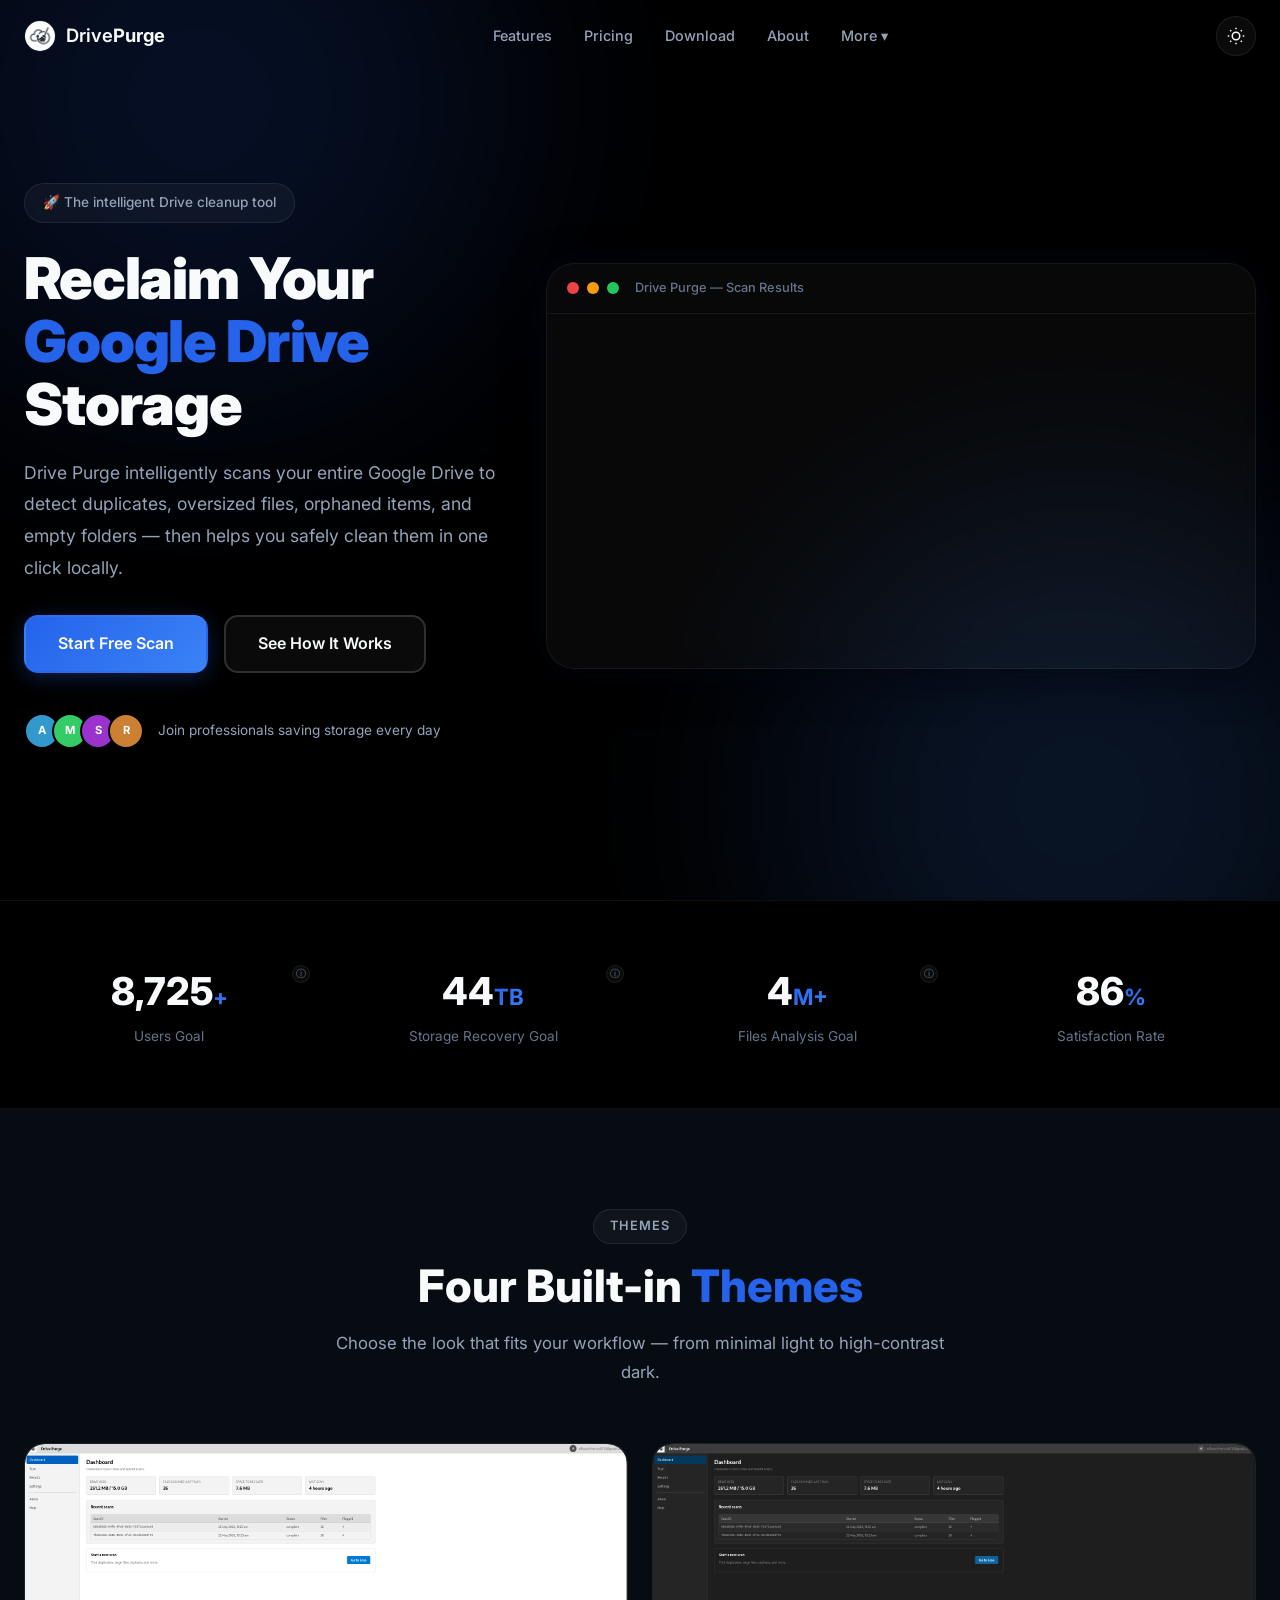
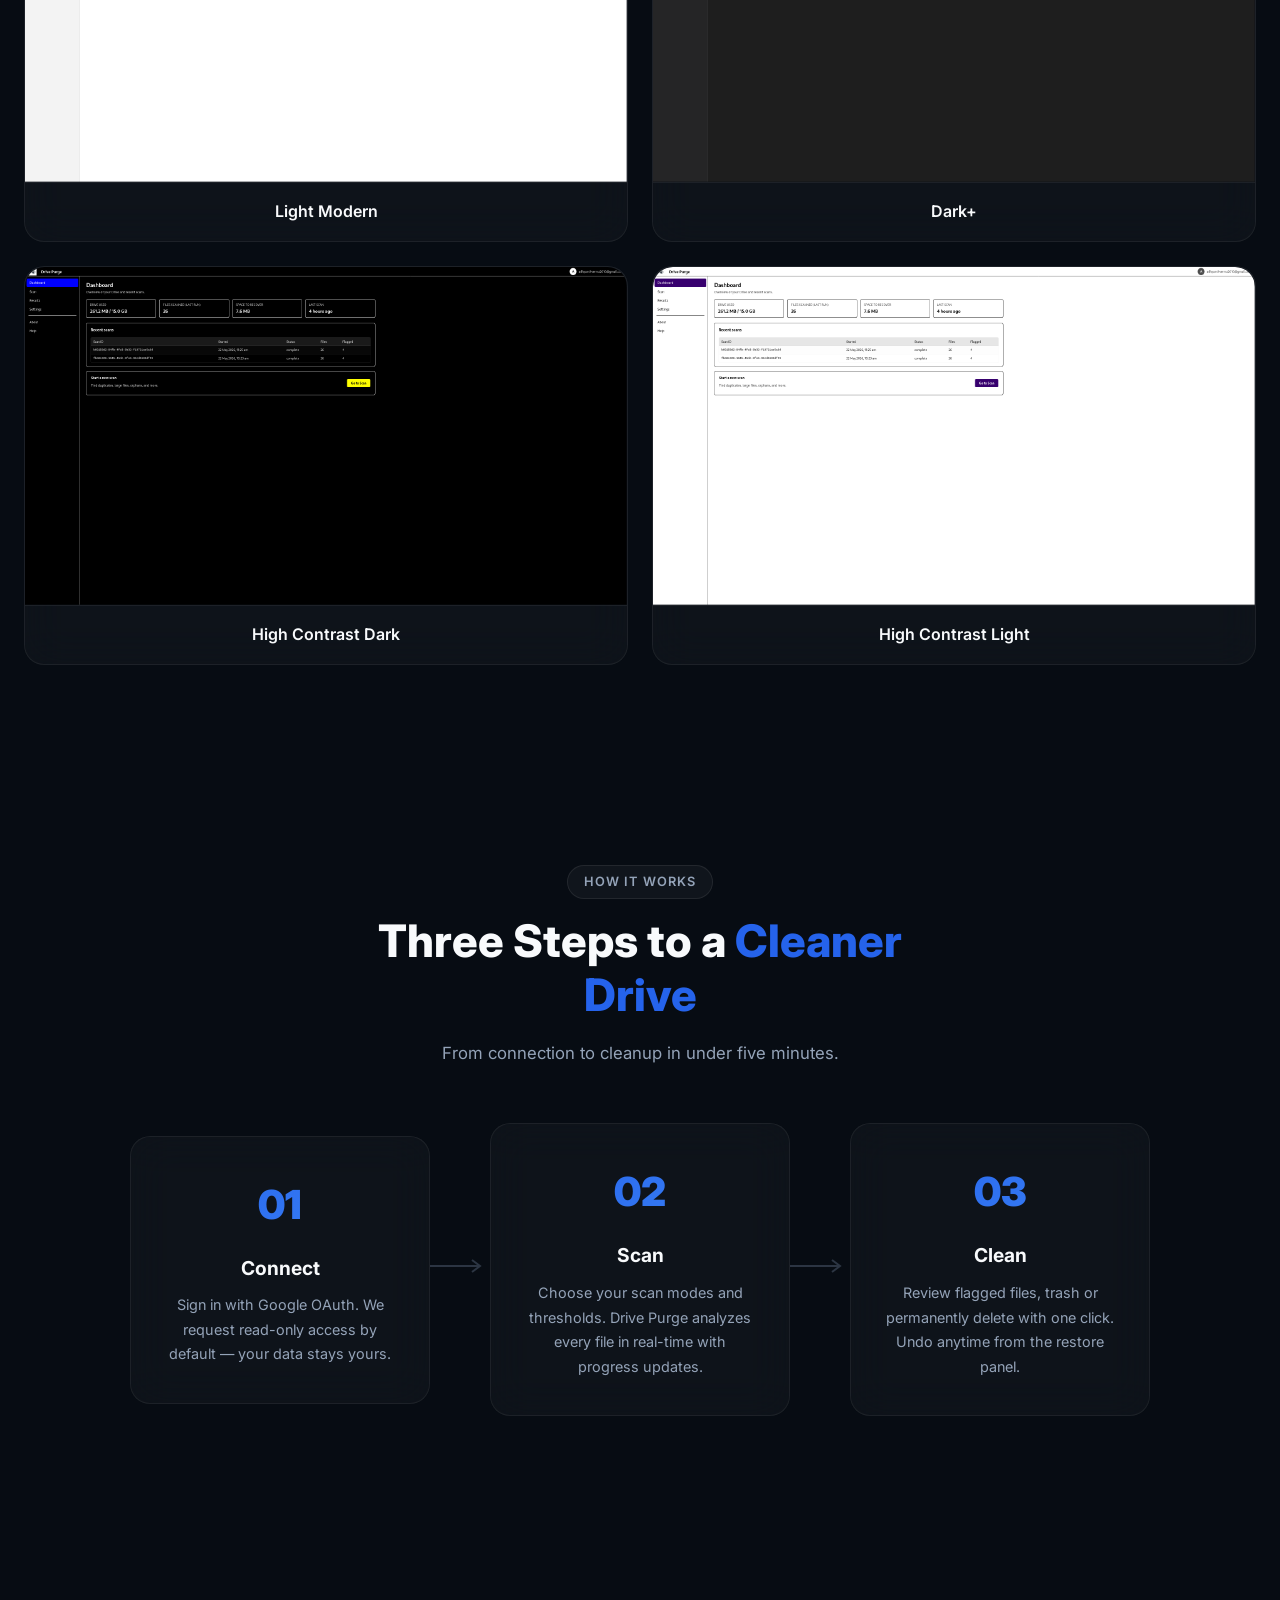
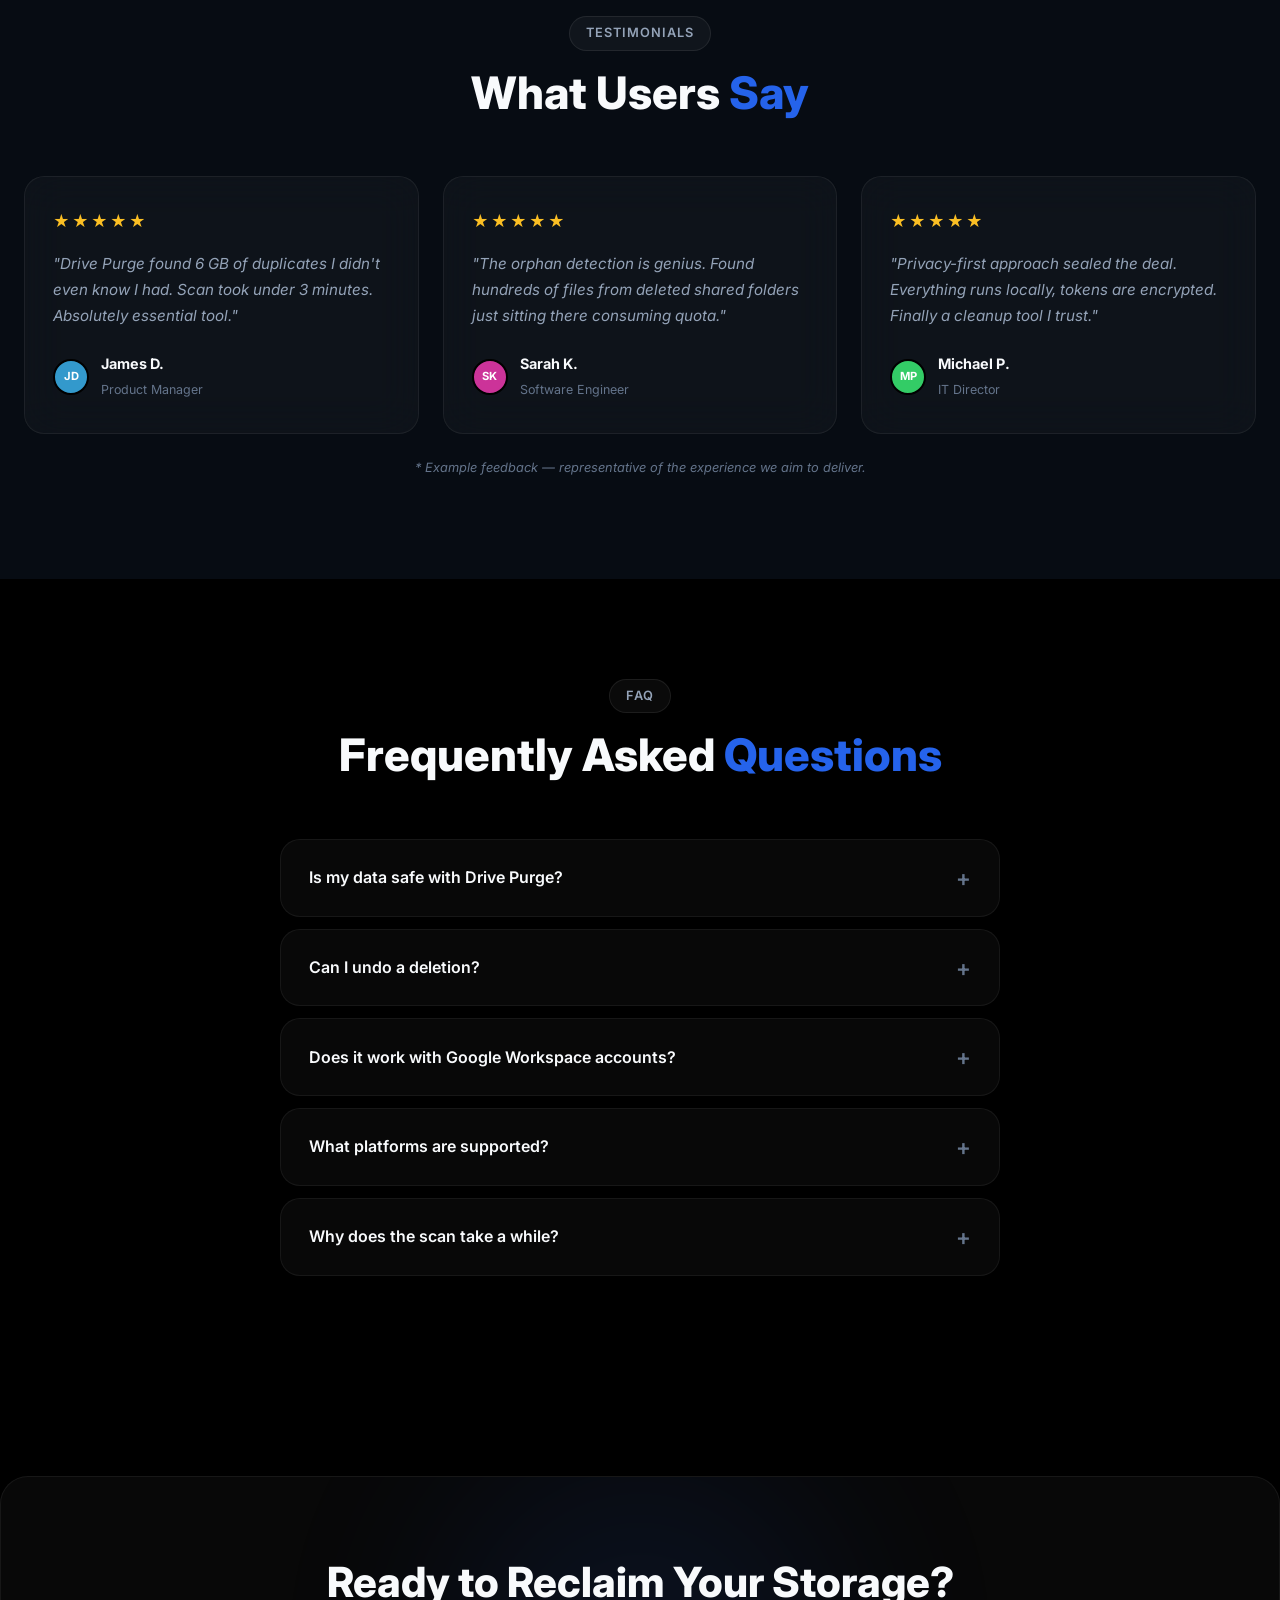
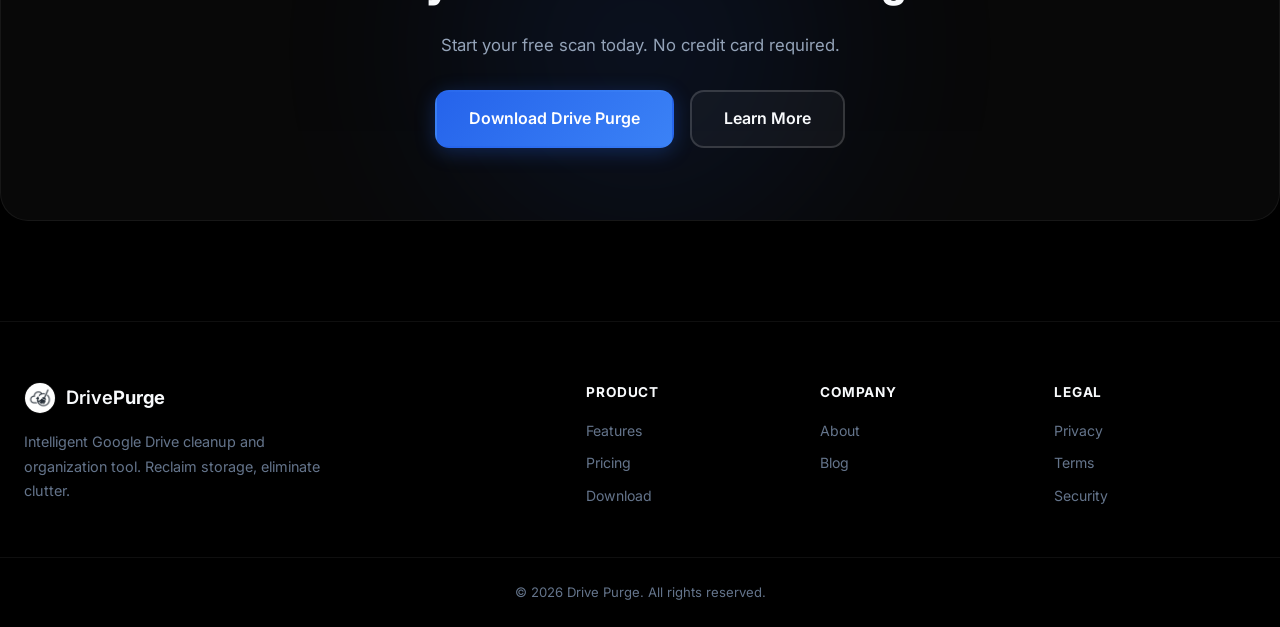
==== index.html @ 11266806 "Initial commit" ====
<!DOCTYPE html>
<html lang="en" data-theme="dark">
<head>
  <meta charset="UTF-8">
  <meta name="viewport" content="width=device-width, initial-scale=1.0">
  <title>Drive Purge — Reclaim Your Google Drive Storage</title>
  <meta name="description" content="Drive Purge intelligently scans your Google Drive to find duplicates, large files, orphans, and clutter. Reclaim gigabytes of storage in minutes.">
  <link rel="canonical" href="https://drivepurge.com/">
  <link rel="icon" type="image/svg+xml" href="assets/favicon.svg">
  <!-- Open Graph -->
  <meta property="og:type" content="website">
  <meta property="og:title" content="Drive Purge — Reclaim Your Google Drive Storage">
  <meta property="og:description" content="Intelligently scan your Google Drive to find duplicates, large files, orphans, and clutter. Reclaim gigabytes of storage in minutes.">
  <meta property="og:image" content="assets/logo.jpeg">
  <meta property="og:url" content="https://drivepurge.com/">
  <meta name="twitter:card" content="summary_large_image">
  <meta name="twitter:title" content="Drive Purge — Reclaim Your Google Drive Storage">
  <meta name="twitter:description" content="Intelligently scan your Google Drive to find duplicates, large files, orphans, and clutter.">
  <!-- Theme init (prevents FOUC) -->
  <script>
    (function(){var t=localStorage.getItem('dp-theme')||'dark';document.documentElement.setAttribute('data-theme',t)})();
  </script>
  <link rel="preconnect" href="https://fonts.googleapis.com">
  <link rel="preconnect" href="https://fonts.gstatic.com" crossorigin>
  <link href="https://fonts.googleapis.com/css2?family=Inter:wght@300;400;500;600;700;800;900&display=swap" rel="stylesheet">
  <link rel="stylesheet" href="assets/css/style.css">
  <!-- Structured Data -->
  <script type="application/ld+json">
  {
    "@context": "https://schema.org",
    "@type": "SoftwareApplication",
    "name": "Drive Purge",
    "applicationCategory": "UtilitiesApplication",
    "operatingSystem": "Linux, macOS, Windows",
    "description": "Intelligently scan your Google Drive to find duplicates, large files, orphans, and clutter. Reclaim gigabytes of storage.",
    "offers": [
      {"@type": "Offer", "price": "0", "priceCurrency": "USD", "name": "Free"},
      {"@type": "Offer", "price": "9", "priceCurrency": "USD", "name": "Pro"}
    ]
  }
  </script>
  <script type="application/ld+json">
  {
    "@context": "https://schema.org",
    "@type": "FAQPage",
    "mainEntity": [
      {"@type": "Question", "name": "Is my data safe with Drive Purge?", "acceptedAnswer": {"@type": "Answer", "text": "Absolutely. Drive Purge runs entirely on your local machine. We use OAuth 2.0 for authentication and all tokens are encrypted at rest using Fernet encryption."}},
      {"@type": "Question", "name": "Can I undo a deletion?", "acceptedAnswer": {"@type": "Answer", "text": "Yes. Files are moved to your Google Drive Trash by default, so you can restore them at any time."}},
      {"@type": "Question", "name": "Does it work with Google Workspace accounts?", "acceptedAnswer": {"@type": "Answer", "text": "Yes, Drive Purge fully supports Google Workspace (business) accounts."}},
      {"@type": "Question", "name": "What platforms are supported?", "acceptedAnswer": {"@type": "Answer", "text": "Drive Purge runs on Linux (AppImage), macOS (.app), and Windows (.exe)."}},
      {"@type": "Question", "name": "Why does the scan take a while?", "acceptedAnswer": {"@type": "Answer", "text": "Google Drive API has rate limits (1,000 queries per 100 seconds). Drive Purge respects these limits with configurable request delays."}}
    ]
  }
  </script>
</head>
<body>
  <!-- NAV -->
  <nav class="nav" id="main-nav">
    <div class="nav__inner container">
      <a href="index.html" class="nav__logo">
        <img src="assets/logo.jpeg" alt="Drive Purge" class="nav__logo-icon">
        <span>Drive<strong>Purge</strong></span>
      </a>
      <ul class="nav__links" id="nav-links">
        <li><a href="features.html">Features</a></li>
        <li><a href="pricing.html">Pricing</a></li>
        <li><a href="download.html">Download</a></li>
        <li><a href="about.html">About</a></li>
        <li class="nav__dropdown">
          <a href="#" class="nav__dropdown-trigger" aria-expanded="false" aria-haspopup="true">More ▾</a>
          <ul class="nav__dropdown-menu">
            <li><a href="security.html">Security</a></li>
            <li><a href="privacy.html">Privacy</a></li>
          </ul>
        </li>
      </ul>
      <div class="nav__actions">
        <button class="theme-toggle" id="theme-toggle" aria-label="Toggle theme">
          <svg class="icon-sun" viewBox="0 0 24 24" fill="none" stroke="currentColor" stroke-width="2"><circle cx="12" cy="12" r="5"/><line x1="12" y1="1" x2="12" y2="3"/><line x1="12" y1="21" x2="12" y2="23"/><line x1="4.22" y1="4.22" x2="5.64" y2="5.64"/><line x1="18.36" y1="18.36" x2="19.78" y2="19.78"/><line x1="1" y1="12" x2="3" y2="12"/><line x1="21" y1="12" x2="23" y2="12"/><line x1="4.22" y1="19.78" x2="5.64" y2="18.36"/><line x1="18.36" y1="5.64" x2="19.78" y2="4.22"/></svg>
          <svg class="icon-moon" viewBox="0 0 24 24" fill="none" stroke="currentColor" stroke-width="2"><path d="M21 12.79A9 9 0 1111.21 3a7 7 0 009.79 9.79z"/></svg>
        </button>
        <button class="nav__burger" id="nav-burger" aria-label="Menu">
          <span></span><span></span><span></span>
        </button>
      </div>
    </div>
  </nav>

  <!-- HERO -->
  <header class="hero" id="hero">
    <div class="hero__bg-glow"></div>
    <div class="hero__bg-glow hero__bg-glow--2"></div>
    <div class="container hero__inner">
      <div class="hero__content">
        <div class="hero__badge">🚀 The intelligent Drive cleanup tool</div>
        <h1 class="hero__title">Reclaim Your <span class="accent-text">Google Drive</span> Storage</h1>
        <p class="hero__subtitle">Drive Purge intelligently scans your entire Google Drive to detect duplicates, oversized files, orphaned items, and empty folders — then helps you safely clean them in one click locally.</p>
        <div class="hero__cta">
          <a href="#cta" class="btn btn--primary btn--lg">Start Free Scan</a>
          <a href="#how-it-works" class="btn btn--ghost btn--lg">See How It Works</a>
        </div>
        <div class="hero__trust">
          <div class="hero__trust-avatars">
            <div class="avatar" style="--hue:200">A</div>
            <div class="avatar" style="--hue:140">M</div>
            <div class="avatar" style="--hue:280">S</div>
            <div class="avatar" style="--hue:30">R</div>
          </div>
          <span class="hero__trust-text">Join professionals saving storage every day</span>
        </div>
      </div>
      <div class="hero__visual">
        <div class="glass-card hero__mockup">
          <div class="mockup__header">
            <span class="mockup__dot mockup__dot--r"></span>
            <span class="mockup__dot mockup__dot--y"></span>
            <span class="mockup__dot mockup__dot--g"></span>
            <span class="mockup__title">Drive Purge — Scan Results</span>
          </div>
          <div class="mockup__body" style="padding:0">
            <div class="video-container" data-lightbox="hero-vid" data-src="assets/vids/scan-intro.mp4" data-caption="Drive Purge — Scan Results Demo">
              <video autoplay loop muted playsinline preload="auto" aria-label="Drive Purge application demo showing scan results and file analysis interface" style="width:100%;height:auto;display:block;border-radius:0 0 var(--radius-xl) var(--radius-xl)">
                <source src="assets/vids/scan-intro.mp4" type="video/mp4">
                Your browser does not support the video tag.
              </video>
              <div class="media-overlay">
                <div class="media-overlay__icon media-overlay__icon--play">
                  <svg viewBox="0 0 24 24" fill="currentColor"><path d="M8 5v14l11-7z"/></svg>
                </div>
              </div>
            </div>
          </div>
        </div>
      </div>
    </div>
  </header>

  <!-- STATS BANNER -->
  <section class="stats" id="stats">
    <div class="container stats__inner">
      <div class="stat-item">
        <span class="stat-item__num" data-count="10000">0</span><span class="stat-item__plus">+</span>
        <span class="stat-item__label">Users Goal</span>
        <button class="stat-info-btn" aria-label="Info">ⓘ</button>
        <span class="stat-info-tooltip">This is our target milestone</span>
      </div>
      <div class="stat-item">
        <span class="stat-item__num" data-count="50">0</span><span class="stat-item__plus">TB</span>
        <span class="stat-item__label">Storage Recovery Goal</span>
        <button class="stat-info-btn" aria-label="Info">ⓘ</button>
        <span class="stat-info-tooltip">This is our target milestone</span>
      </div>
      <div class="stat-item">
        <span class="stat-item__num" data-count="5">0</span><span class="stat-item__plus">M+</span>
        <span class="stat-item__label">Files Analysis Goal</span>
        <button class="stat-info-btn" aria-label="Info">ⓘ</button>
        <span class="stat-info-tooltip">This is our target milestone</span>
      </div>
      <div class="stat-item">
        <span class="stat-item__num" data-count="99">0</span><span class="stat-item__plus">%</span>
        <span class="stat-item__label">Satisfaction Rate</span>
      </div>
    </div>
  </section>

  <!-- FEATURES -->

  <!-- THEME SHOWCASE -->
  <section class="themes" id="themes">
    <div class="container">
      <div class="section-header">
        <span class="section-tag">Themes</span>
        <h2 class="section-title">Four Built-in <span class="accent-text">Themes</span></h2>
        <p class="section-subtitle">Choose the look that fits your workflow — from minimal light to high-contrast dark.</p>
      </div>
      <div class="themes__grid">
        <div class="theme-card glass-card">
          <div class="theme-card__media" data-lightbox="themes" data-src="assets/img/Screenshot 2026-05-22 at 15-55-08 Drive Purge.png" data-caption="Light Modern Theme">
            <img src="assets/img/Screenshot 2026-05-22 at 15-55-08 Drive Purge.png" alt="Drive Purge Light Theme" loading="lazy" width="600" height="400">
            <div class="media-overlay">
              <div class="media-overlay__icon">
                <svg viewBox="0 0 24 24" fill="none" stroke="currentColor" stroke-width="2.5"><path d="M15 3h6v6M9 21H3v-6M21 3l-7 7M3 21l7-7"/></svg>
              </div>
            </div>
          </div>
          <h3>Light Modern</h3>
        </div>
        <div class="theme-card glass-card">
          <div class="theme-card__media" data-lightbox="themes" data-src="assets/img/Screenshot 2026-05-22 at 15-55-20 Drive Purge.png" data-caption="Dark+ Theme">
            <img src="assets/img/Screenshot 2026-05-22 at 15-55-20 Drive Purge.png" alt="Drive Purge Dark+ Theme" loading="lazy" width="600" height="400">
            <div class="media-overlay">
              <div class="media-overlay__icon">
                <svg viewBox="0 0 24 24" fill="none" stroke="currentColor" stroke-width="2.5"><path d="M15 3h6v6M9 21H3v-6M21 3l-7 7M3 21l7-7"/></svg>
              </div>
            </div>
          </div>
          <h3>Dark+</h3>
        </div>
        <div class="theme-card glass-card">
          <div class="theme-card__media" data-lightbox="themes" data-src="assets/img/Screenshot 2026-05-22 at 15-55-31 Drive Purge.png" data-caption="High Contrast Dark Theme">
            <img src="assets/img/Screenshot 2026-05-22 at 15-55-31 Drive Purge.png" alt="Drive Purge High Contrast Dark Theme" loading="lazy" width="600" height="400">
            <div class="media-overlay">
              <div class="media-overlay__icon">
                <svg viewBox="0 0 24 24" fill="none" stroke="currentColor" stroke-width="2.5"><path d="M15 3h6v6M9 21H3v-6M21 3l-7 7M3 21l7-7"/></svg>
              </div>
            </div>
          </div>
          <h3>High Contrast Dark</h3>
        </div>
        <div class="theme-card glass-card">
          <div class="theme-card__media" data-lightbox="themes" data-src="assets/img/Screenshot 2026-05-22 at 15-55-42 Drive Purge.png" data-caption="High Contrast Light Theme">
            <img src="assets/img/Screenshot 2026-05-22 at 15-55-42 Drive Purge.png" alt="Drive Purge High Contrast Light Theme" loading="lazy" width="600" height="400">
            <div class="media-overlay">
              <div class="media-overlay__icon">
                <svg viewBox="0 0 24 24" fill="none" stroke="currentColor" stroke-width="2.5"><path d="M15 3h6v6M9 21H3v-6M21 3l-7 7M3 21l7-7"/></svg>
              </div>
            </div>
          </div>
          <h3>High Contrast Light</h3>
        </div>
      </div>
    </div>
  </section>

  <!-- HOW IT WORKS -->
  <section class="how" id="how-it-works">
    <div class="container">
      <div class="section-header">
        <span class="section-tag">How It Works</span>
        <h2 class="section-title">Three Steps to a <span class="accent-text">Cleaner Drive</span></h2>
        <p class="section-subtitle">From connection to cleanup in under five minutes.</p>
      </div>
      <div class="how__steps">
        <div class="how__step glass-card">
          <div class="how__step-num">01</div>
          <h3>Connect</h3>
          <p>Sign in with Google OAuth. We request read-only access by default — your data stays yours.</p>
        </div>
        <div class="how__connector"><svg viewBox="0 0 60 24"><path d="M0 12h50m-8-6l8 6-8 6" stroke="currentColor" stroke-width="2" fill="none"/></svg></div>
        <div class="how__step glass-card">
          <div class="how__step-num">02</div>
          <h3>Scan</h3>
          <p>Choose your scan modes and thresholds. Drive Purge analyzes every file in real-time with progress updates.</p>
        </div>
        <div class="how__connector"><svg viewBox="0 0 60 24"><path d="M0 12h50m-8-6l8 6-8 6" stroke="currentColor" stroke-width="2" fill="none"/></svg></div>
        <div class="how__step glass-card">
          <div class="how__step-num">03</div>
          <h3>Clean</h3>
          <p>Review flagged files, trash or permanently delete with one click. Undo anytime from the restore panel.</p>
        </div>
      </div>
    </div>
  </section>

  <!-- TESTIMONIALS -->
  <section class="testimonials" id="testimonials">
    <div class="container">
      <div class="section-header">
        <span class="section-tag">Testimonials</span>
        <h2 class="section-title">What Users <span class="accent-text">Say</span></h2>
      </div>
      <div class="testimonials__grid">
        <div class="testimonial-card glass-card">
          <div class="testimonial-card__stars">★★★★★</div>
          <p>"Drive Purge found 6 GB of duplicates I didn't even know I had. Scan took under 3 minutes. Absolutely essential tool."</p>
          <div class="testimonial-card__author"><div class="avatar" style="--hue:200">JD</div><div><strong>James D.</strong><span>Product Manager</span></div></div>
        </div>
        <div class="testimonial-card glass-card">
          <div class="testimonial-card__stars">★★★★★</div>
          <p>"The orphan detection is genius. Found hundreds of files from deleted shared folders just sitting there consuming quota."</p>
          <div class="testimonial-card__author"><div class="avatar" style="--hue:320">SK</div><div><strong>Sarah K.</strong><span>Software Engineer</span></div></div>
        </div>
        <div class="testimonial-card glass-card">
          <div class="testimonial-card__stars">★★★★★</div>
          <p>"Privacy-first approach sealed the deal. Everything runs locally, tokens are encrypted. Finally a cleanup tool I trust."</p>
          <div class="testimonial-card__author"><div class="avatar" style="--hue:140">MP</div><div><strong>Michael P.</strong><span>IT Director</span></div></div>
        </div>
      </div>
      <p class="testimonials__disclaimer">* Example feedback — representative of the experience we aim to deliver.</p>
    </div>
  </section>

  <!-- FAQ -->
  <section class="faq" id="faq">
    <div class="container">
      <div class="section-header">
        <span class="section-tag">FAQ</span>
        <h2 class="section-title">Frequently Asked <span class="accent-text">Questions</span></h2>
      </div>
      <div class="faq__list">
        <details class="faq__item glass-card">
          <summary>Is my data safe with Drive Purge?</summary>
          <p>Absolutely. Drive Purge runs entirely on your local machine. We use OAuth 2.0 for authentication and all tokens are encrypted at rest using Fernet encryption. No file content is ever sent to external servers — only Google's official Drive API is contacted.</p>
        </details>
        <details class="faq__item glass-card">
          <summary>Can I undo a deletion?</summary>
          <p>Yes. Files are moved to your Google Drive Trash by default, so you can restore them at any time. Drive Purge also includes a built-in Restore panel for quick undo operations.</p>
        </details>
        <details class="faq__item glass-card">
          <summary>Does it work with Google Workspace accounts?</summary>
          <p>Yes, Drive Purge fully supports Google Workspace (business) accounts, provided your admin has authorized the Google Drive API for your organization.</p>
        </details>
        <details class="faq__item glass-card">
          <summary>What platforms are supported?</summary>
          <p>Drive Purge runs on Linux (AppImage), macOS (.app), and Windows (.exe). It requires an internet connection for Google Drive API access.</p>
        </details>
        <details class="faq__item glass-card">
          <summary>Why does the scan take a while?</summary>
          <p>Google Drive API has rate limits (1,000 queries per 100 seconds). Drive Purge respects these limits with configurable request delays to prevent quota exhaustion while maximizing throughput.</p>
        </details>
      </div>
    </div>
  </section>

  <!-- CTA -->
  <section class="cta" id="cta">
    <div class="container cta__inner">
      <div class="cta__glow"></div>
      <h2 class="cta__title">Ready to Reclaim Your Storage?</h2>
      <p class="cta__subtitle">Start your free scan today. No credit card required.</p>
      <div class="cta__actions">
        <a href="download.html" class="btn btn--primary btn--lg">Download Drive Purge</a>
        <a href="features.html" class="btn btn--ghost btn--lg">Learn More</a>
      </div>
    </div>
  </section>

  <!-- FOOTER -->
  <footer class="footer" id="footer">
    <div class="container footer__inner">
      <div class="footer__brand">
        <a href="index.html" class="nav__logo">
          <img src="assets/logo.jpeg" alt="Drive Purge" class="nav__logo-icon">
          <span>Drive<strong>Purge</strong></span>
        </a>
        <p>Intelligent Google Drive cleanup and organization tool. Reclaim storage, eliminate clutter.</p>
      </div>
      <div class="footer__links">
        <div class="footer__col"><h4>Product</h4><a href="features.html">Features</a><a href="pricing.html">Pricing</a><a href="download.html">Download</a></div>
        <div class="footer__col"><h4>Company</h4><a href="about.html">About</a><a href="blog.html">Blog</a></div>
        <div class="footer__col"><h4>Legal</h4><a href="privacy.html">Privacy</a><a href="terms.html">Terms</a><a href="security.html">Security</a></div>
      </div>
    </div>
    <div class="container footer__bottom">
      <p>&copy; 2026 Drive Purge. All rights reserved.</p>
    </div>
  </footer>

  <!-- LIGHTBOX -->
  <div id="dp-lightbox" class="dp-lightbox" aria-hidden="true" role="dialog" aria-modal="true" aria-label="Media Viewer">
    <div class="dp-lightbox__backdrop"></div>
    <div class="dp-lightbox__container">
      <div class="dp-lightbox__controls">
        <button class="dp-lightbox__zoom-in" aria-label="Zoom In">
          <svg viewBox="0 0 24 24" fill="none" stroke="currentColor" stroke-width="2.5"><circle cx="11" cy="11" r="8"></circle><line x1="21" y1="21" x2="16.65" y2="16.65"></line><line x1="11" y1="8" x2="11" y2="14"></line><line x1="8" y1="11" x2="14" y2="11"></line></svg>
        </button>
        <button class="dp-lightbox__zoom-out" aria-label="Zoom Out">
          <svg viewBox="0 0 24 24" fill="none" stroke="currentColor" stroke-width="2.5"><circle cx="11" cy="11" r="8"></circle><line x1="21" y1="21" x2="16.65" y2="16.65"></line><line x1="8" y1="11" x2="14" y2="11"></line></svg>
        </button>
        <button class="dp-lightbox__close" aria-label="Close viewer">
          <svg viewBox="0 0 24 24" fill="none" stroke="currentColor" stroke-width="2.5"><line x1="18" y1="6" x2="6" y2="18"></line><line x1="6" y1="6" x2="18" y2="18"></line></svg>
        </button>
      </div>
      <button class="dp-lightbox__nav dp-lightbox__nav--prev" aria-label="Previous image">
        <svg viewBox="0 0 24 24" fill="none" stroke="currentColor" stroke-width="2.5"><polyline points="15 18 9 12 15 6"></polyline></svg>
      </button>
      <button class="dp-lightbox__nav dp-lightbox__nav--next" aria-label="Next image">
        <svg viewBox="0 0 24 24" fill="none" stroke="currentColor" stroke-width="2.5"><polyline points="9 18 15 12 9 6"></polyline></svg>
      </button>
      <div class="dp-lightbox__content"></div>
      <div class="dp-lightbox__caption"></div>
    </div>
  </div>

  <script src="assets/js/script.js" defer></script>
</body>
</html>
---- assets/css/style.css ----
/* ===== DESIGN TOKENS — TRUST BLUE ===== */
:root {
  /* Dark theme (default) */
  --bg-primary: #000000;
  --bg-secondary: #070c13;
  --bg-card: rgba(255,255,255,0.04);
  --bg-card-hover: rgba(255,255,255,0.07);
  --border-card: rgba(255,255,255,0.08);
  --border-card-hover: rgba(255,255,255,0.15);
  --text-primary: #f8fafc;
  --text-secondary: #94a3b8;
  --text-muted: #64748b;

  --accent: #2563eb;
  --gradient-start: #2563eb;
  --gradient-end: #3b82f6;
  --gradient-accent: linear-gradient(135deg, var(--gradient-start), var(--gradient-end));

  --clr-blue: #2563eb;
  --clr-purple: #64748b;
  --clr-teal: #0ea5e9;
  --clr-orange: #f59e0b;
  --clr-pink: #ef4444;
  --clr-green: #22c55e;

  --glass-bg: rgba(255,255,255,0.03);
  --glass-border: rgba(255,255,255,0.06);
  --glass-blur: 20px;

  --shadow-sm: 0 1px 3px rgba(0,0,0,0.4);
  --shadow-md: 0 4px 20px rgba(0,0,0,0.5);
  --shadow-lg: 0 8px 40px rgba(0,0,0,0.6);
  --shadow-glow: 0 0 40px rgba(37, 99, 235, 0.08);

  --radius-sm: 8px;
  --radius-md: 14px;
  --radius-lg: 20px;
  --radius-xl: 28px;

  --nav-height: 72px;
  --transition: 0.25s cubic-bezier(0.4,0,0.2,1);
}

[data-theme="light"] {
  --bg-primary: #ffffff;
  --bg-secondary: #f1f5f9;
  --bg-card: rgba(255,255,255,0.7);
  --bg-card-hover: rgba(255,255,255,0.9);
  --border-card: rgba(0,0,0,0.06);
  --border-card-hover: rgba(0,0,0,0.10);
  --text-primary: #0f172a;
  --text-secondary: #475569;
  --text-muted: #94a3b8;

  --glass-bg: rgba(255,255,255,0.55);
  --glass-border: rgba(0,0,0,0.06);

  --shadow-sm: 0 1px 3px rgba(0,0,0,0.06);
  --shadow-md: 0 4px 20px rgba(0,0,0,0.08);
  --shadow-lg: 0 8px 40px rgba(0,0,0,0.1);
  --shadow-glow: 0 0 40px rgba(37, 99, 235, 0.08);
}

/* ===== RESET ===== */
*,*::before,*::after{box-sizing:border-box;margin:0;padding:0}
html{scroll-behavior:smooth;font-size:16px;-webkit-font-smoothing:antialiased}
body{font-family:'Inter',system-ui,-apple-system,sans-serif;background:var(--bg-primary);color:var(--text-primary);line-height:1.6;overflow-x:hidden;transition:background var(--transition),color var(--transition)}
a{color:inherit;text-decoration:none}
ul{list-style:none}
img{max-width:100%;display:block}
button{border:none;background:none;cursor:pointer;font:inherit;color:inherit}

/* ===== UTILITIES ===== */
.container{width:100%;max-width:1320px;margin:0 auto;padding:0 24px}
.gradient-text{background:var(--gradient-accent);-webkit-background-clip:text;-webkit-text-fill-color:transparent;background-clip:text}
.accent-text{color:var(--accent)}
.hero__title span{color:var(--accent)}
.glass-card{background:var(--glass-bg);backdrop-filter:blur(var(--glass-blur));-webkit-backdrop-filter:blur(var(--glass-blur));border:1px solid var(--glass-border);border-radius:var(--radius-lg);transition:background var(--transition),border-color var(--transition),box-shadow var(--transition),transform var(--transition)}
.glass-card:hover{background:var(--bg-card-hover);border-color:var(--border-card-hover);box-shadow:var(--shadow-md)}

/* ===== FOCUS STYLES ===== */
:focus-visible{outline:2px solid var(--accent);outline-offset:3px;border-radius:var(--radius-sm)}
a:focus-visible,button:focus-visible{outline:2px solid var(--accent);outline-offset:3px}

.section-header{text-align:center;max-width:640px;margin:0 auto 56px}
.section-tag{display:inline-block;padding:6px 16px;border-radius:50px;background:var(--bg-card);border:1px solid var(--border-card);font-size:0.8rem;font-weight:600;letter-spacing:0.08em;text-transform:uppercase;color:var(--text-secondary);margin-bottom:16px}
.section-title{font-size:clamp(1.8rem,4vw,2.8rem);font-weight:800;line-height:1.2;margin-bottom:16px}
.section-subtitle{font-size:1.05rem;color:var(--text-secondary);line-height:1.7}

/* ===== BUTTONS ===== */
.btn{display:inline-flex;align-items:center;justify-content:center;gap:8px;font-weight:600;border-radius:var(--radius-md);transition:all var(--transition);cursor:pointer;white-space:nowrap;border:2px solid transparent}
.btn--sm{padding:8px 20px;font-size:0.85rem}
.btn--lg{padding:14px 32px;font-size:1rem}
.btn--full{width:100%}
.btn--primary{background:var(--gradient-accent);color:#fff;border-color:transparent;box-shadow:0 4px 20px rgba(37,99,235,0.3)}
.btn--primary:hover{transform:translateY(-2px);box-shadow:0 6px 28px rgba(37,99,235,0.45)}
.btn--ghost{border-color:var(--border-card-hover);color:var(--text-primary);background:var(--bg-card)}
.btn--ghost:hover{border-color:var(--gradient-start);background:var(--bg-card-hover);transform:translateY(-2px)}

/* ===== NAVIGATION ===== */
.nav{position:fixed;top:0;left:0;width:100%;height:var(--nav-height);z-index:1000;transition:background var(--transition),box-shadow var(--transition)}
.nav.scrolled{background:var(--glass-bg);backdrop-filter:blur(16px);-webkit-backdrop-filter:blur(16px);box-shadow:0 1px 0 var(--glass-border)}
.nav__inner{display:flex;align-items:center;justify-content:space-between;height:var(--nav-height)}
.nav__logo{display:flex;align-items:center;gap:10px;font-size:1.15rem;font-weight:600}
.nav__logo-icon{width:32px;height:32px;border-radius:50%;object-fit:cover;border:1px solid var(--glass-border)}
.nav__links{display:flex;gap:32px}
.nav__links a{font-size:0.9rem;color:var(--text-secondary);font-weight:500;transition:color var(--transition)}
.nav__links a:hover{color:var(--text-primary)}
.nav__actions{display:flex;align-items:center;gap:16px}

.theme-toggle{width:40px;height:40px;border-radius:50%;display:flex;align-items:center;justify-content:center;background:var(--bg-card);border:1px solid var(--border-card);transition:all var(--transition)}
.theme-toggle:hover{border-color:var(--border-card-hover);background:var(--bg-card-hover)}
.theme-toggle svg{width:18px;height:18px}
[data-theme="dark"] .icon-sun{display:block}
[data-theme="dark"] .icon-moon{display:none}
[data-theme="light"] .icon-sun{display:none}
[data-theme="light"] .icon-moon{display:block}

.nav__burger{display:none;flex-direction:column;gap:5px;width:28px}
.nav__burger span{display:block;height:2px;background:var(--text-primary);border-radius:2px;transition:all var(--transition)}

/* Nav Dropdown */
.nav__dropdown{position:relative}
.nav__dropdown-trigger{cursor:pointer}
.nav__dropdown-menu{display:none;position:absolute;top:100%;left:50%;transform:translateX(-50%);min-width:180px;padding:8px 0;background:var(--bg-secondary);border:1px solid var(--glass-border);border-radius:var(--radius-md);box-shadow:var(--shadow-lg);z-index:999;backdrop-filter:blur(16px)}
.nav__dropdown:focus-within .nav__dropdown-menu{display:block}
.nav__dropdown.active .nav__dropdown-menu{display:block}
.nav__dropdown-menu li{padding:0}
.nav__dropdown-menu a{display:block;padding:10px 20px;font-size:0.85rem;color:var(--text-secondary);transition:all var(--transition)}
.nav__dropdown-menu a:hover{background:var(--bg-card-hover);color:var(--text-primary)}

/* ===== INNER PAGE LAYOUT ===== */
.page-hero{padding:calc(var(--nav-height) + 60px) 0 60px;text-align:center;position:relative;overflow:hidden}
.page-hero__glow{position:absolute;width:500px;height:500px;border-radius:50%;filter:blur(120px);opacity:0.12;pointer-events:none;top:-150px;left:50%;transform:translateX(-50%);background:var(--gradient-start)}
.page-hero h1{font-size:clamp(2rem,4.5vw,3.2rem);font-weight:900;margin-bottom:16px;letter-spacing:-0.02em;position:relative;z-index:1}
.page-hero p{font-size:1.1rem;color:var(--text-secondary);max-width:640px;margin:0 auto;line-height:1.7;position:relative;z-index:1}

.page-content{padding:60px 0 100px}
.page-content .container{max-width:860px}

.prose{font-size:1rem;line-height:1.85;color:var(--text-secondary)}
.prose h2{font-size:1.6rem;font-weight:800;color:var(--text-primary);margin:48px 0 16px;line-height:1.3}
.prose h3{font-size:1.2rem;font-weight:700;color:var(--text-primary);margin:32px 0 12px}
.prose p{margin-bottom:18px}
.prose ul,.prose ol{margin:0 0 18px 24px}
.prose li{margin-bottom:8px}
.prose code{font-size:0.88em;padding:2px 8px;border-radius:6px;background:var(--bg-card);border:1px solid var(--border-card);font-family:'Fira Code',monospace}
.prose pre{background:var(--bg-card);border:1px solid var(--border-card);border-radius:var(--radius-md);padding:20px 24px;overflow-x:auto;margin:0 0 24px;font-size:0.88rem;line-height:1.7}
.prose pre code{padding:0;border:none;background:none}
.prose a{color:var(--gradient-start);text-decoration:underline;text-underline-offset:3px}
.prose a:hover{color:var(--gradient-end)}
.prose strong{color:var(--text-primary);font-weight:600}
.prose blockquote{border-left:3px solid var(--gradient-start);padding:16px 24px;margin:0 0 24px;background:var(--bg-card);border-radius:0 var(--radius-md) var(--radius-md) 0}

.info-grid{display:grid;grid-template-columns:repeat(auto-fit,minmax(260px,1fr));gap:24px;margin:32px 0}
.info-card{padding:28px 24px;border-radius:var(--radius-lg);background:var(--glass-bg);border:1px solid var(--glass-border);backdrop-filter:blur(var(--glass-blur))}
.info-card h3{font-size:1.1rem;font-weight:700;margin-bottom:8px;color:var(--text-primary)}
.info-card p{font-size:0.9rem;color:var(--text-secondary);line-height:1.7;margin:0}

.dl-grid{display:grid;grid-template-columns:repeat(auto-fit,minmax(300px,1fr));gap:24px;margin:40px 0}
.dl-card{padding:36px 28px;border-radius:var(--radius-lg);background:var(--glass-bg);border:1px solid var(--glass-border);backdrop-filter:blur(var(--glass-blur));text-align:center;transition:transform var(--transition),box-shadow var(--transition)}
.dl-card:hover{transform:translateY(-4px);box-shadow:var(--shadow-lg)}
.dl-card__icon{font-size:2.8rem;margin-bottom:16px}
.dl-card h3{font-size:1.2rem;font-weight:700;margin-bottom:8px}
.dl-card p{font-size:0.9rem;color:var(--text-secondary);margin-bottom:20px;line-height:1.6}
.dl-card .btn{margin-top:auto}

/* ===== HERO ===== */
.hero{position:relative;min-height:100vh;display:flex;align-items:center;padding:calc(var(--nav-height) + 40px) 0 80px;overflow:hidden}
.hero__bg-glow{position:absolute;width:600px;height:600px;border-radius:50%;filter:blur(120px);opacity:0.15;pointer-events:none}
.hero__bg-glow:first-of-type{top:-200px;left:-100px;background:var(--gradient-start)}
.hero__bg-glow--2{bottom:-200px;right:-100px;background:var(--gradient-end)}
.hero__inner{display:grid;grid-template-columns:1fr 1.5fr;gap:48px;align-items:center;position:relative;z-index:1}
.hero__badge{display:inline-block;padding:8px 18px;border-radius:50px;background:var(--bg-card);border:1px solid var(--border-card);font-size:0.85rem;font-weight:500;margin-bottom:24px;color:var(--text-secondary)}
.hero__title{font-size:clamp(2.2rem,5vw,3.6rem);font-weight:900;line-height:1.1;margin-bottom:20px;letter-spacing:-0.02em}
.hero__subtitle{font-size:1.1rem;color:var(--text-secondary);line-height:1.8;margin-bottom:32px;max-width:520px}
.hero__cta{display:flex;gap:16px;flex-wrap:wrap;margin-bottom:40px}
.hero__trust{display:flex;align-items:center;gap:14px}
.hero__trust-avatars{display:flex}
.avatar{width:36px;height:36px;border-radius:50%;background:hsl(var(--hue),60%,50%);display:flex;align-items:center;justify-content:center;font-size:0.7rem;font-weight:700;color:#fff;border:2px solid var(--bg-primary);margin-left:-8px}
.avatar:first-child{margin-left:0}
.hero__trust-text{font-size:0.85rem;color:var(--text-secondary)}

/* Hero Mockup */
.hero__visual{perspective:1200px;width:100%}
.hero__mockup{padding:0;overflow:hidden;box-shadow:var(--shadow-lg),var(--shadow-glow);border-radius:var(--radius-xl)}
.mockup__header{display:flex;align-items:center;gap:8px;padding:14px 20px;border-bottom:1px solid var(--glass-border)}
.mockup__dot{width:12px;height:12px;border-radius:50%}
.mockup__dot--r{background:#ef4444}
.mockup__dot--y{background:#f59e0b}
.mockup__dot--g{background:#22c55e}
.mockup__title{margin-left:8px;font-size:0.8rem;color:var(--text-muted);font-weight:500}
.mockup__body{padding:24px}
.mockup__stat-row{display:grid;grid-template-columns:repeat(3,1fr);gap:16px;margin-bottom:24px}
.mockup__stat{text-align:center;padding:16px 12px;background:var(--bg-card);border-radius:var(--radius-md);border:1px solid var(--border-card)}
.mockup__stat-num{display:block;font-size:1.5rem;font-weight:800;margin-bottom:4px}
.mockup__stat-label{font-size:0.7rem;color:var(--text-muted);text-transform:uppercase;letter-spacing:0.06em}
.mockup__bar-group{display:flex;flex-direction:column;gap:14px}
.mockup__bar-item{display:flex;align-items:center;gap:14px}
.mockup__bar-label{font-size:0.75rem;color:var(--text-secondary);min-width:80px}
.mockup__bar{flex:1;height:8px;border-radius:8px;background:var(--bg-card);overflow:hidden}
.mockup__bar-fill{height:100%;width:var(--w);border-radius:8px;background:var(--gradient-accent);animation:barGrow 1.5s ease-out forwards}
@keyframes barGrow{from{width:0}to{width:var(--w)}}

/* ===== STATS BANNER ===== */
.stats{padding:60px 0;border-top:1px solid var(--glass-border);border-bottom:1px solid var(--glass-border)}
.stats__inner{display:grid;grid-template-columns:repeat(4,1fr);gap:24px;text-align:center}
.stat-item__num{font-size:clamp(1.6rem,3vw,2.4rem);font-weight:800;color:var(--text-primary)}
.stat-item__plus{font-size:clamp(1rem,2vw,1.4rem);font-weight:700;background:var(--gradient-accent);-webkit-background-clip:text;-webkit-text-fill-color:transparent;background-clip:text}
.stat-item__label{display:block;font-size:0.85rem;color:var(--text-muted);margin-top:4px}

/* ===== FEATURES ===== */
.features{padding:100px 0}
.features__grid{display:grid;grid-template-columns:repeat(3,1fr);gap:24px}
.feature-card{padding:36px 28px;transition:transform var(--transition),box-shadow var(--transition)}
.feature-card:hover{transform:translateY(-4px);box-shadow:var(--shadow-lg)}
.feature-card__icon{width:48px;height:48px;border-radius:var(--radius-sm);background:rgba(37,99,235,0.15);background:color-mix(in srgb,var(--accent) 15%,transparent);display:flex;align-items:center;justify-content:center;margin-bottom:20px}
.feature-card__icon svg{width:24px;height:24px;stroke:var(--accent)}
.feature-card h3{font-size:1.15rem;font-weight:700;margin-bottom:10px}
.feature-card p{font-size:0.92rem;color:var(--text-secondary);line-height:1.7}

/* ===== THEME SHOWCASE ===== */
.themes{padding:100px 0;background:var(--bg-secondary)}
.themes__grid{display:grid;grid-template-columns:repeat(2,1fr);gap:24px}
.theme-card{padding:0;overflow:hidden;transition:transform var(--transition),box-shadow var(--transition)}
.theme-card:hover{transform:translateY(-6px);box-shadow:var(--shadow-lg)}
.theme-card img{width:100%;height:auto;display:block;border-bottom:1px solid var(--glass-border)}
.theme-card h3{padding:16px 20px;font-size:1rem;font-weight:600;text-align:center;color:var(--text-primary)}

/* ===== HOW IT WORKS ===== */
.how{padding:100px 0;background:var(--bg-secondary)}
.how__steps{display:flex;align-items:center;justify-content:center;gap:0}
.how__step{padding:36px 32px;text-align:center;max-width:300px;flex-shrink:0}
.how__step:hover{transform:translateY(-4px)}
.how__step-num{font-size:2.5rem;font-weight:900;background:var(--gradient-accent);-webkit-background-clip:text;-webkit-text-fill-color:transparent;background-clip:text;margin-bottom:16px}
.how__step h3{font-size:1.2rem;font-weight:700;margin-bottom:10px}
.how__step p{font-size:0.9rem;color:var(--text-secondary);line-height:1.7}
.how__connector{width:60px;flex-shrink:0;color:var(--text-muted);opacity:0.4}

/* ===== PRICING ===== */
.pricing{padding:100px 0}
.pricing__grid{display:grid;grid-template-columns:repeat(3,1fr);gap:24px;align-items:start}
.pricing-card{padding:36px 32px;position:relative}
.pricing-card--featured{border-color:var(--gradient-start);box-shadow:var(--shadow-glow);transform:scale(1.04)}
.pricing-card--featured:hover{transform:scale(1.06)}
.pricing-card__badge{position:absolute;top:-12px;left:50%;transform:translateX(-50%);padding:6px 18px;border-radius:50px;background:var(--gradient-accent);color:#fff;font-size:0.75rem;font-weight:700;text-transform:uppercase;letter-spacing:0.06em;white-space:nowrap}
.pricing-card__header{margin-bottom:28px}
.pricing-card__header h3{font-size:1.1rem;font-weight:600;color:var(--text-secondary);margin-bottom:8px}
.pricing-card__price{font-size:3rem;font-weight:900;line-height:1}
.pricing-card__currency{font-size:1.4rem;font-weight:700;vertical-align:top;margin-right:2px}
.pricing-card__period{font-size:0.9rem;font-weight:400;color:var(--text-muted)}
.pricing-card__features{margin-bottom:28px;display:flex;flex-direction:column;gap:12px}
.pricing-card__features li{font-size:0.9rem;color:var(--text-secondary);padding-left:24px;position:relative}
.pricing-card__features li::before{content:"✓";position:absolute;left:0;color:var(--clr-green);font-weight:700}

/* ===== TESTIMONIALS ===== */
.testimonials{padding:100px 0;background:var(--bg-secondary)}
.testimonials__grid{display:grid;grid-template-columns:repeat(3,1fr);gap:24px}
.testimonial-card{padding:32px 28px}
.testimonial-card__stars{color:#fbbf24;font-size:1rem;margin-bottom:16px;letter-spacing:2px}
.testimonial-card p{font-size:0.95rem;color:var(--text-secondary);line-height:1.7;margin-bottom:24px;font-style:italic}
.testimonial-card__author{display:flex;align-items:center;gap:12px}
.testimonial-card__author strong{display:block;font-size:0.9rem}
.testimonial-card__author span{font-size:0.78rem;color:var(--text-muted)}

/* ===== FAQ ===== */
.faq{padding:100px 0}
.faq__list{max-width:720px;margin:0 auto;display:flex;flex-direction:column;gap:12px}
.faq__item{padding:0;overflow:hidden}
.faq__item summary{padding:20px 28px;font-weight:600;font-size:1rem;cursor:pointer;display:flex;align-items:center;justify-content:space-between;list-style:none}
.faq__item summary::-webkit-details-marker{display:none}
.faq__item summary::after{content:"+";font-size:1.4rem;color:var(--text-muted);transition:transform var(--transition)}
.faq__item[open] summary::after{transform:rotate(45deg)}
.faq__item p{padding:0 28px 20px;font-size:0.92rem;color:var(--text-secondary);line-height:1.7}

/* ===== CTA ===== */
.cta{padding:100px 0}
.cta__inner{position:relative;text-align:center;padding:72px 40px;border-radius:var(--radius-xl);background:var(--glass-bg);border:1px solid var(--glass-border);backdrop-filter:blur(var(--glass-blur));overflow:hidden}
.cta__glow{position:absolute;width:400px;height:400px;border-radius:50%;background:var(--gradient-start);filter:blur(100px);opacity:0.1;top:50%;left:50%;transform:translate(-50%,-50%);pointer-events:none}
.cta__title{font-size:clamp(1.8rem,4vw,2.6rem);font-weight:800;margin-bottom:16px;position:relative;z-index:1}
.cta__subtitle{font-size:1.05rem;color:var(--text-secondary);margin-bottom:32px;position:relative;z-index:1}
.cta__actions{display:flex;gap:16px;justify-content:center;flex-wrap:wrap;position:relative;z-index:1}

/* ===== FOOTER ===== */
.footer{padding:60px 0 0;border-top:1px solid var(--glass-border)}
.footer__inner{display:grid;grid-template-columns:1.5fr 2fr;gap:60px;padding-bottom:40px}
.footer__brand p{font-size:0.9rem;color:var(--text-muted);margin-top:16px;max-width:320px;line-height:1.7}
.footer__links{display:grid;grid-template-columns:repeat(3,1fr);gap:32px}
.footer__col h4{font-size:0.85rem;font-weight:700;text-transform:uppercase;letter-spacing:0.06em;margin-bottom:16px;color:var(--text-primary)}
.footer__col a{display:block;font-size:0.88rem;color:var(--text-muted);margin-bottom:10px;transition:color var(--transition)}
.footer__col a:hover{color:var(--text-primary)}
.footer__bottom{padding:24px 0;border-top:1px solid var(--glass-border);text-align:center}
.footer__bottom p{font-size:0.82rem;color:var(--text-muted)}

/* ===== SCROLL REVEAL ===== */
.reveal{opacity:0;transform:translateY(30px);transition:opacity 0.7s ease,transform 0.7s ease}
.reveal.visible{opacity:1;transform:translateY(0)}

/* ===== STATS INFO BUTTON ===== */
.stat-item{position:relative}
.stat-info-btn{display:inline-flex;align-items:center;justify-content:center;width:18px;height:18px;border-radius:50%;background:var(--bg-card);border:1px solid var(--border-card);font-size:0.65rem;color:var(--text-muted);cursor:pointer;position:absolute;top:4px;right:4px;transition:all var(--transition);line-height:1}
.stat-info-btn:hover{background:var(--bg-card-hover);color:var(--text-primary);border-color:var(--border-card-hover)}
.stat-info-tooltip{display:none;position:absolute;bottom:calc(100% + 8px);left:50%;transform:translateX(-50%);background:var(--bg-secondary);border:1px solid var(--glass-border);border-radius:var(--radius-sm);padding:8px 14px;font-size:0.75rem;color:var(--text-secondary);white-space:nowrap;z-index:10;box-shadow:var(--shadow-md)}
.stat-info-btn:hover + .stat-info-tooltip,.stat-info-tooltip:hover{display:block}

/* ===== TESTIMONIAL DISCLAIMER ===== */
.testimonials__disclaimer{text-align:center;margin-top:24px;font-size:0.8rem;color:var(--text-muted);font-style:italic}

/* ===== COMING SOON ===== */
.btn--coming-soon{opacity:0.6;cursor:not-allowed;position:relative}
.btn--coming-soon:hover{transform:none;box-shadow:none}
.btn--coming-soon::after{content:'Coming Soon';position:absolute;inset:0;display:flex;align-items:center;justify-content:center;background:var(--gradient-accent);border-radius:inherit;opacity:0;transition:opacity var(--transition);font-size:0.85rem;font-weight:600}
.btn--coming-soon:hover::after{opacity:1}

/* ===== 404 PAGE ===== */
.error-page{min-height:100vh;display:flex;align-items:center;justify-content:center;text-align:center;padding:40px 24px}
.error-page__code{font-size:clamp(6rem,15vw,12rem);font-weight:900;background:var(--gradient-accent);-webkit-background-clip:text;-webkit-text-fill-color:transparent;background-clip:text;line-height:1;margin-bottom:16px}
.error-page__title{font-size:clamp(1.4rem,3vw,2rem);font-weight:700;margin-bottom:12px}
.error-page__text{font-size:1rem;color:var(--text-secondary);margin-bottom:32px;max-width:480px}

/* ===== BLOG ===== */
.blog-grid{display:grid;grid-template-columns:repeat(auto-fill,minmax(320px,1fr));gap:28px;margin-top:48px}
.blog-card{overflow:hidden;transition:transform var(--transition),box-shadow var(--transition)}
.blog-card:hover{transform:translateY(-4px);box-shadow:var(--shadow-lg)}
.blog-card__img{width:100%;height:200px;object-fit:cover;border-bottom:1px solid var(--glass-border)}
.blog-card__img--placeholder{height:200px;background:var(--bg-card);display:flex;align-items:center;justify-content:center;font-size:3rem;border-bottom:1px solid var(--glass-border)}
.blog-card__body{padding:24px}
.blog-card__tag{display:inline-block;padding:4px 10px;border-radius:50px;background:var(--bg-card);border:1px solid var(--border-card);font-size:0.7rem;font-weight:600;text-transform:uppercase;letter-spacing:0.06em;color:var(--accent);margin-bottom:12px}
.blog-card__title{font-size:1.1rem;font-weight:700;margin-bottom:8px;line-height:1.3}
.blog-card__excerpt{font-size:0.88rem;color:var(--text-secondary);line-height:1.6;margin-bottom:16px}
.blog-card__meta{font-size:0.78rem;color:var(--text-muted)}
.blog-post__header{max-width:720px;margin:0 auto 40px;text-align:center}
.blog-post__meta{font-size:0.85rem;color:var(--text-muted);margin-top:12px}

/* ===== PRICING PAGE ===== */
.pricing-page .pricing__grid{max-width:1060px;margin:0 auto}

/* ===== RESPONSIVE ===== */
@media(max-width:1024px){
  .nav__links{display:none;position:absolute;top:var(--nav-height);left:0;right:0;flex-direction:column;gap:0;background:var(--bg-secondary);border-bottom:1px solid var(--glass-border);padding:16px 24px}
  .nav__links.open{display:flex}
  .nav__links a{padding:12px 0;border-bottom:1px solid var(--glass-border)}
  .nav__dropdown-menu{display:none !important;position:static;transform:none;left:0;box-shadow:none;border:none;border-left:2px solid var(--border-card);background:transparent;padding:8px 0 8px 20px;margin:8px 0 8px 12px;min-width:auto;backdrop-filter:none;border-radius:0}
  .nav__dropdown.active .nav__dropdown-menu{display:block !important}
  .nav__dropdown-menu a{padding:10px 0;border-bottom:none;font-size:0.9rem}
  .nav__burger{display:flex}
  .nav__actions .btn{display:none}
  .hero__inner{grid-template-columns:1fr;text-align:center}
  .hero__subtitle{margin-left:auto;margin-right:auto}
  .hero__cta{justify-content:center}
  .hero__trust{justify-content:center}
  .hero__visual{max-width:720px;margin:0 auto}
  .features__grid{grid-template-columns:repeat(2,1fr)}
  .testimonials__grid{grid-template-columns:repeat(2,1fr)}
  .how__steps{flex-wrap:wrap;gap:16px}
  .how__connector{display:none}
  .themes__grid{grid-template-columns:repeat(2,1fr)}
}

@media(max-width:768px){
  .features__grid{grid-template-columns:1fr}
  .pricing__grid{grid-template-columns:1fr;max-width:400px;margin:0 auto}
  .pricing-card--featured{transform:scale(1)}
  .pricing-card--featured:hover{transform:scale(1)}
  .stats__inner{grid-template-columns:repeat(2,1fr)}
  .testimonials__grid{grid-template-columns:1fr}
  .footer__inner{grid-template-columns:1fr;gap:40px}
  .hero__title{font-size:clamp(1.8rem,6vw,2.6rem)}
  .themes__grid{grid-template-columns:1fr}
}

@media(max-width:480px){
  .container{padding:0 16px}
  .mockup__stat-row{grid-template-columns:1fr}
  .stats__inner{grid-template-columns:1fr}
  .how__step{max-width:100%}
}

/* ===== INTERACTIVE MEDIA INDICATORS & LIGHTBOX ===== */
.video-container,
.theme-card__media {
  position: relative;
  overflow: hidden;
  cursor: pointer;
  border-radius: var(--radius-lg) var(--radius-lg) 0 0;
}

.video-container {
  border-radius: 0 0 var(--radius-xl) var(--radius-xl);
}

.media-overlay {
  position: absolute;
  inset: 0;
  background: rgba(7, 12, 19, 0.45);
  backdrop-filter: blur(8px);
  -webkit-backdrop-filter: blur(8px);
  opacity: 0;
  display: flex;
  align-items: center;
  justify-content: center;
  transition: opacity 0.35s cubic-bezier(0.4, 0, 0.2, 1);
  z-index: 2;
}

.video-container:hover .media-overlay,
.theme-card__media:hover .media-overlay {
  opacity: 1;
}

.media-overlay__icon {
  width: 56px;
  height: 56px;
  border-radius: 50%;
  background: var(--gradient-accent);
  color: #fff;
  display: flex;
  align-items: center;
  justify-content: center;
  box-shadow: 0 8px 24px rgba(37, 99, 235, 0.4);
  transform: scale(0.7);
  transition: transform 0.35s cubic-bezier(0.34, 1.56, 0.64, 1);
}

.media-overlay__icon svg {
  width: 22px;
  height: 22px;
}

.media-overlay__icon--play svg {
  margin-left: 3px;
}

.video-container:hover .media-overlay__icon,
.theme-card__media:hover .media-overlay__icon {
  transform: scale(1);
}

/* Lightbox Styling */
.dp-lightbox {
  position: fixed;
  inset: 0;
  z-index: 2000;
  display: flex;
  align-items: center;
  justify-content: center;
  opacity: 0;
  pointer-events: none;
  transition: opacity 0.3s ease;
}

.dp-lightbox.dp-lightbox--active {
  opacity: 1;
  pointer-events: auto;
}

.dp-lightbox__backdrop {
  position: absolute;
  inset: 0;
  background: rgba(0, 0, 0, 0.85);
  backdrop-filter: blur(20px);
  -webkit-backdrop-filter: blur(20px);
}

.dp-lightbox__container {
  position: relative;
  width: 90%;
  max-width: 1100px;
  display: flex;
  flex-direction: column;
  align-items: center;
  justify-content: center;
  z-index: 2002;
}

.dp-lightbox__content {
  width: 100%;
  display: flex;
  align-items: center;
  justify-content: center;
}

.dp-lightbox__content img,
.dp-lightbox__content video {
  max-width: 100%;
  max-height: 75vh;
  border-radius: var(--radius-md);
  box-shadow: var(--shadow-lg), 0 0 50px rgba(37, 99, 235, 0.15);
  border: 1px solid var(--border-card-hover);
  background: #000;
  object-fit: contain;
}

.dp-lightbox__content img {
  cursor: grab;
  transform: scale(var(--zoom, 1)) translate(var(--pan-x, 0px), var(--pan-y, 0px));
  transition: transform 0.25s cubic-bezier(0.25, 0.46, 0.45, 0.94);
  animation: dp-lightbox-zoom 0.35s cubic-bezier(0.34, 1.56, 0.64, 1);
}

.dp-lightbox__content img.dragging {
  transition: none !important;
  cursor: grabbing;
}

.dp-lightbox__content video {
  animation: dp-lightbox-zoom 0.35s cubic-bezier(0.34, 1.56, 0.64, 1) forwards;
}

@keyframes dp-lightbox-zoom {
  from {
    transform: scale(0.92);
    opacity: 0;
  }
  to {
    transform: scale(1);
    opacity: 1;
  }
}

.dp-lightbox__controls {
  position: fixed;
  top: 24px;
  right: 24px;
  display: flex;
  gap: 12px;
  z-index: 2005;
}

.dp-lightbox__close,
.dp-lightbox__zoom-in,
.dp-lightbox__zoom-out {
  width: 48px;
  height: 48px;
  border-radius: 50%;
  background: rgba(255, 255, 255, 0.08);
  border: 1px solid rgba(255, 255, 255, 0.12);
  color: #fff;
  display: flex;
  align-items: center;
  justify-content: center;
  cursor: pointer;
  transition: all var(--transition);
}

.dp-lightbox__close:hover,
.dp-lightbox__zoom-in:hover,
.dp-lightbox__zoom-out:hover {
  background: rgba(255, 255, 255, 0.15);
  border-color: rgba(255, 255, 255, 0.25);
  transform: scale(1.08);
}

.dp-lightbox__close:hover {
  transform: rotate(90deg);
}

.dp-lightbox__close svg,
.dp-lightbox__zoom-in svg,
.dp-lightbox__zoom-out svg {
  width: 20px;
  height: 20px;
}

.dp-lightbox__nav {
  position: absolute;
  top: 50%;
  transform: translateY(-50%);
  width: 56px;
  height: 56px;
  border-radius: 50%;
  background: rgba(255, 255, 255, 0.08);
  border: 1px solid rgba(255, 255, 255, 0.12);
  color: #fff;
  display: flex;
  align-items: center;
  justify-content: center;
  cursor: pointer;
  transition: all var(--transition);
  z-index: 2004;
}

.dp-lightbox__nav:hover {
  background: rgba(255, 255, 255, 0.15);
  border-color: rgba(255, 255, 255, 0.25);
  transform: translateY(-50%) scale(1.08);
}

.dp-lightbox__nav--prev {
  left: -72px;
}

.dp-lightbox__nav--next {
  right: -72px;
}

.dp-lightbox__nav svg {
  width: 24px;
  height: 24px;
}

.dp-lightbox__caption {
  margin-top: 20px;
  color: var(--text-primary);
  font-size: 1.05rem;
  font-weight: 600;
  letter-spacing: -0.01em;
  text-align: center;
  text-shadow: 0 2px 4px rgba(0, 0, 0, 0.5);
  animation: dp-lightbox-fade 0.3s ease forwards;
}

@keyframes dp-lightbox-fade {
  from { opacity: 0; }
  to { opacity: 1; }
}

/* Scroll Lock */
body.lightbox-open {
  overflow: hidden;
}

/* Light Theme Lightbox adjustments */
[data-theme="light"] .dp-lightbox__backdrop {
  background: rgba(241, 245, 249, 0.9);
}

[data-theme="light"] .dp-lightbox__close,
[data-theme="light"] .dp-lightbox__zoom-in,
[data-theme="light"] .dp-lightbox__zoom-out,
[data-theme="light"] .dp-lightbox__nav {
  background: rgba(15, 23, 42, 0.08);
  border: 1px solid rgba(15, 23, 42, 0.12);
  color: var(--text-primary);
}

[data-theme="light"] .dp-lightbox__close:hover,
[data-theme="light"] .dp-lightbox__zoom-in:hover,
[data-theme="light"] .dp-lightbox__zoom-out:hover,
[data-theme="light"] .dp-lightbox__nav:hover {
  background: rgba(15, 23, 42, 0.15);
  border-color: rgba(15, 23, 42, 0.25);
}

/* Responsive constraints */
@media (max-width: 1200px) {
  .dp-lightbox__nav {
    position: fixed;
    top: auto;
    bottom: 24px;
    transform: none;
  }
  .dp-lightbox__nav:hover {
    transform: scale(1.08);
  }
  .dp-lightbox__nav--prev {
    left: calc(50% - 68px);
  }
  .dp-lightbox__nav--next {
    right: calc(50% - 68px);
  }
  .dp-lightbox__caption {
    margin-bottom: 72px; /* Avoid overlapping nav on mobile */
  }
}

/* ===== PREMIUM DOWNLOAD BUTTONS ===== */
.btn-dl {
  display: inline-flex;
  align-items: center;
  justify-content: center;
  gap: 12px;
  width: 100%;
  padding: 15px 24px;
  font-weight: 700;
  font-size: 0.95rem;
  letter-spacing: -0.01em;
  border-radius: var(--radius-md);
  border: 1px solid rgba(255, 255, 255, 0.08);
  background: rgba(255, 255, 255, 0.03);
  color: var(--text-primary);
  box-shadow: 0 4px 20px rgba(0, 0, 0, 0.2);
  transition: all 0.3s cubic-bezier(0.4, 0, 0.2, 1);
  position: relative;
  overflow: hidden;
  cursor: pointer;
  margin-top: auto;
}

.btn-dl::before {
  content: '';
  position: absolute;
  inset: 0;
  background: var(--btn-gradient, var(--gradient-accent));
  opacity: 0;
  transition: opacity 0.3s ease;
  z-index: 1;
  border-radius: inherit;
}

.btn-dl:hover::before {
  opacity: 1;
}

.btn-dl__content {
  display: flex;
  align-items: center;
  justify-content: center;
  gap: 10px;
  position: relative;
  z-index: 2;
  width: 100%;
}

.btn-dl svg {
  width: 18px;
  height: 18px;
  fill: currentColor;
  transition: transform 0.3s ease;
}

.btn-dl:hover svg {
  transform: translateY(-1px) scale(1.05);
}

.btn-dl__platform-tag {
  font-size: 0.65rem;
  font-weight: 800;
  text-transform: uppercase;
  letter-spacing: 0.05em;
  background: rgba(255, 255, 255, 0.08);
  padding: 3px 8px;
  border-radius: 4px;
  margin-left: auto;
  border: 1px solid rgba(255, 255, 255, 0.05);
  color: var(--text-primary);
  transition: background var(--transition), border-color var(--transition);
}

.btn-dl:hover .btn-dl__platform-tag {
  background: rgba(255, 255, 255, 0.2);
  border-color: rgba(255, 255, 255, 0.15);
}

.btn-dl--macos:hover .btn-dl__platform-tag {
  background: rgba(0, 0, 0, 0.08);
  border-color: rgba(0, 0, 0, 0.06);
  color: #0f172a;
}
[data-theme="light"] .btn-dl--macos:hover .btn-dl__platform-tag {
  color: #fff;
  background: rgba(255, 255, 255, 0.15);
  border-color: rgba(255, 255, 255, 0.1);
}

/* Linux Custom Download Accent */
.btn-dl--linux {
  --btn-gradient: linear-gradient(135deg, #f59e0b, #d97706);
  border-color: rgba(245, 158, 11, 0.15);
  box-shadow: 0 4px 20px rgba(245, 158, 11, 0.04);
}
.btn-dl--linux:hover {
  border-color: #f59e0b;
  box-shadow: 0 8px 30px rgba(245, 158, 11, 0.22);
}

/* macOS Custom Download Accent */
.btn-dl--macos {
  --btn-gradient: linear-gradient(135deg, #f8fafc, #94a3b8);
  border-color: rgba(255, 255, 255, 0.12);
  box-shadow: 0 4px 20px rgba(255, 255, 255, 0.02);
}
.btn-dl--macos:hover {
  color: #0f172a;
  border-color: #ffffff;
  box-shadow: 0 8px 30px rgba(255, 255, 255, 0.22);
}
[data-theme="light"] .btn-dl--macos {
  border-color: rgba(15, 23, 42, 0.08);
  background: rgba(15, 23, 42, 0.02);
}
[data-theme="light"] .btn-dl--macos:hover {
  color: #ffffff;
  --btn-gradient: linear-gradient(135deg, #1e293b, #0f172a);
}

/* Windows Custom Download Accent */
.btn-dl--windows {
  --btn-gradient: linear-gradient(135deg, #0ea5e9, #0284c7);
  border-color: rgba(14, 165, 233, 0.15);
  box-shadow: 0 4px 20px rgba(14, 165, 233, 0.04);
}
.btn-dl--windows:hover {
  border-color: #0ea5e9;
  box-shadow: 0 8px 30px rgba(14, 165, 233, 0.22);
}

/* Hover overlay support for coming soon details */
.btn-dl.btn--coming-soon::after {
  content: 'Coming Soon';
  position: absolute;
  inset: 0;
  display: flex;
  align-items: center;
  justify-content: center;
  background: var(--btn-gradient, var(--gradient-accent));
  opacity: 0;
  transition: opacity 0.3s ease;
  font-size: 0.9rem;
  font-weight: 700;
  z-index: 3;
  color: #fff;
}
.btn-dl--macos.btn--coming-soon::after {
  color: #0f172a;
}
[data-theme="light"] .btn-dl--macos.btn--coming-soon::after {
  color: #fff;
}

.btn-dl.btn--coming-soon:hover::after {
  opacity: 1;
}
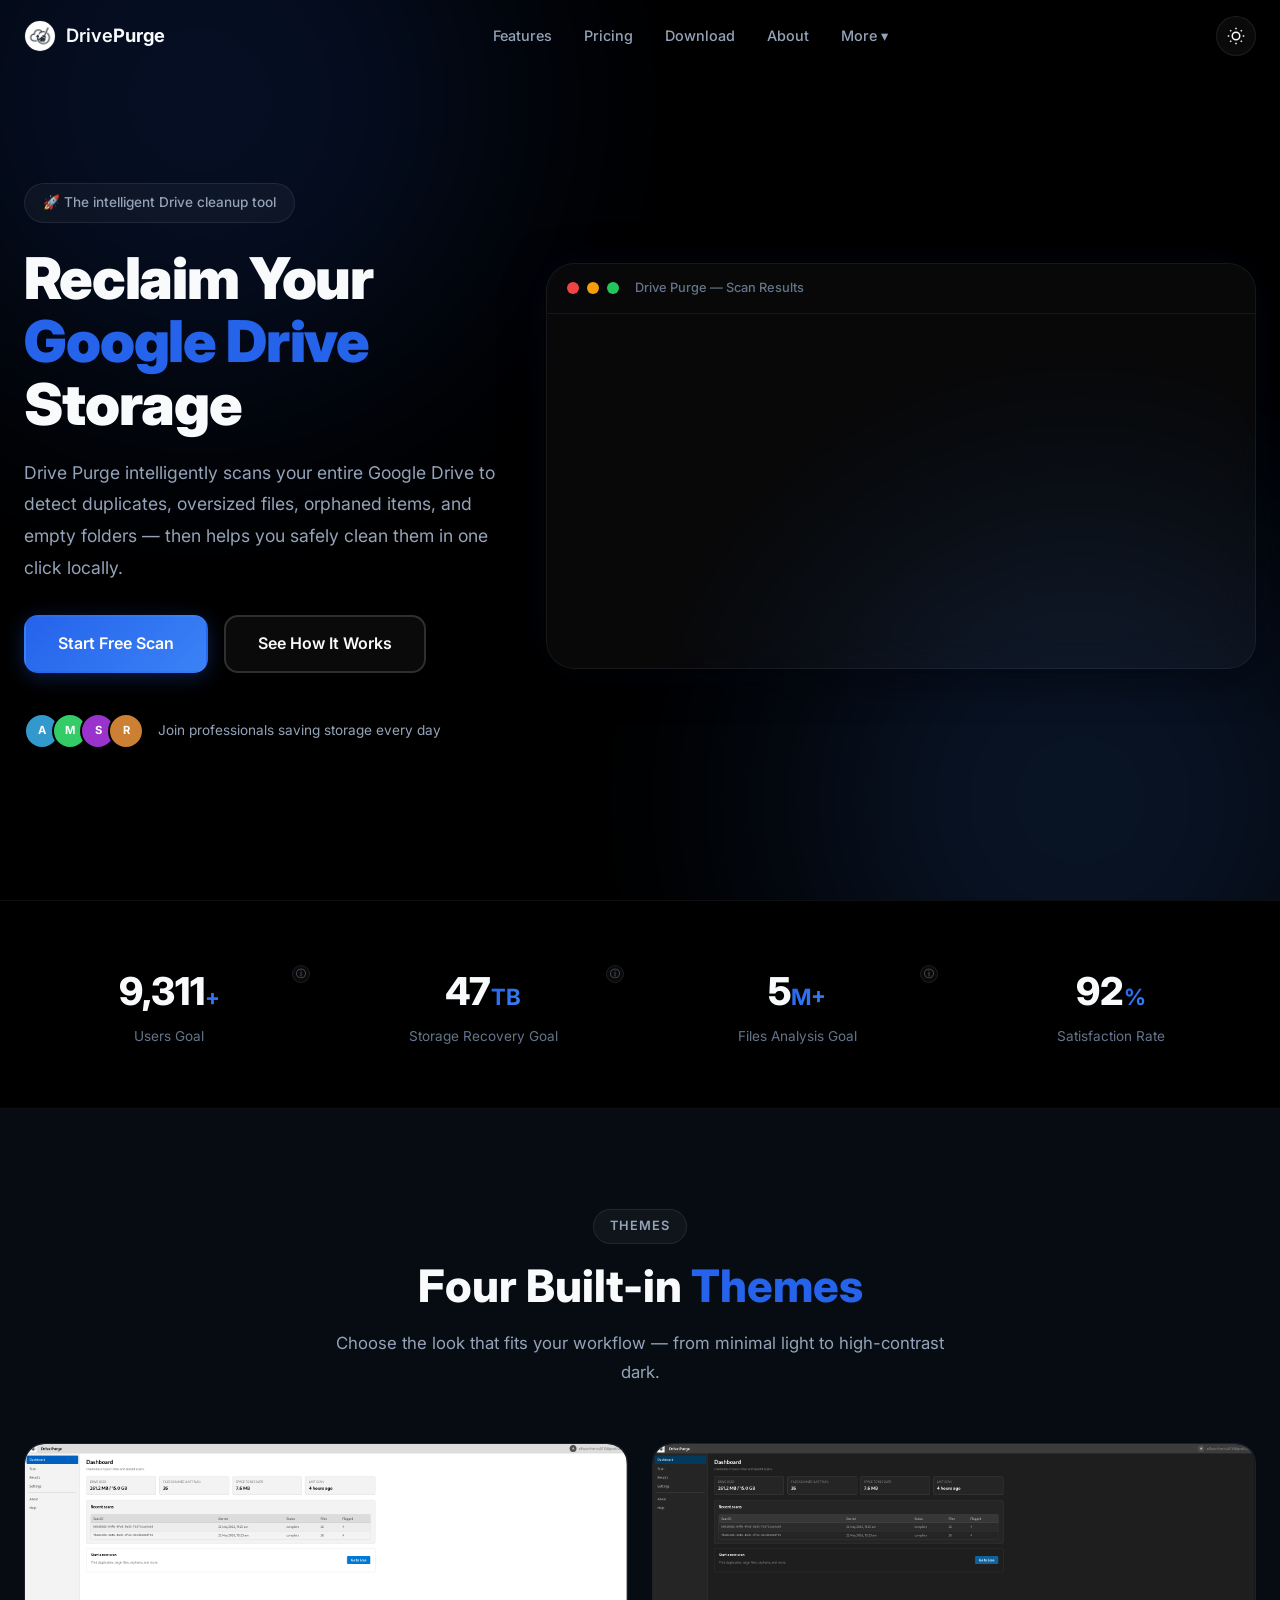
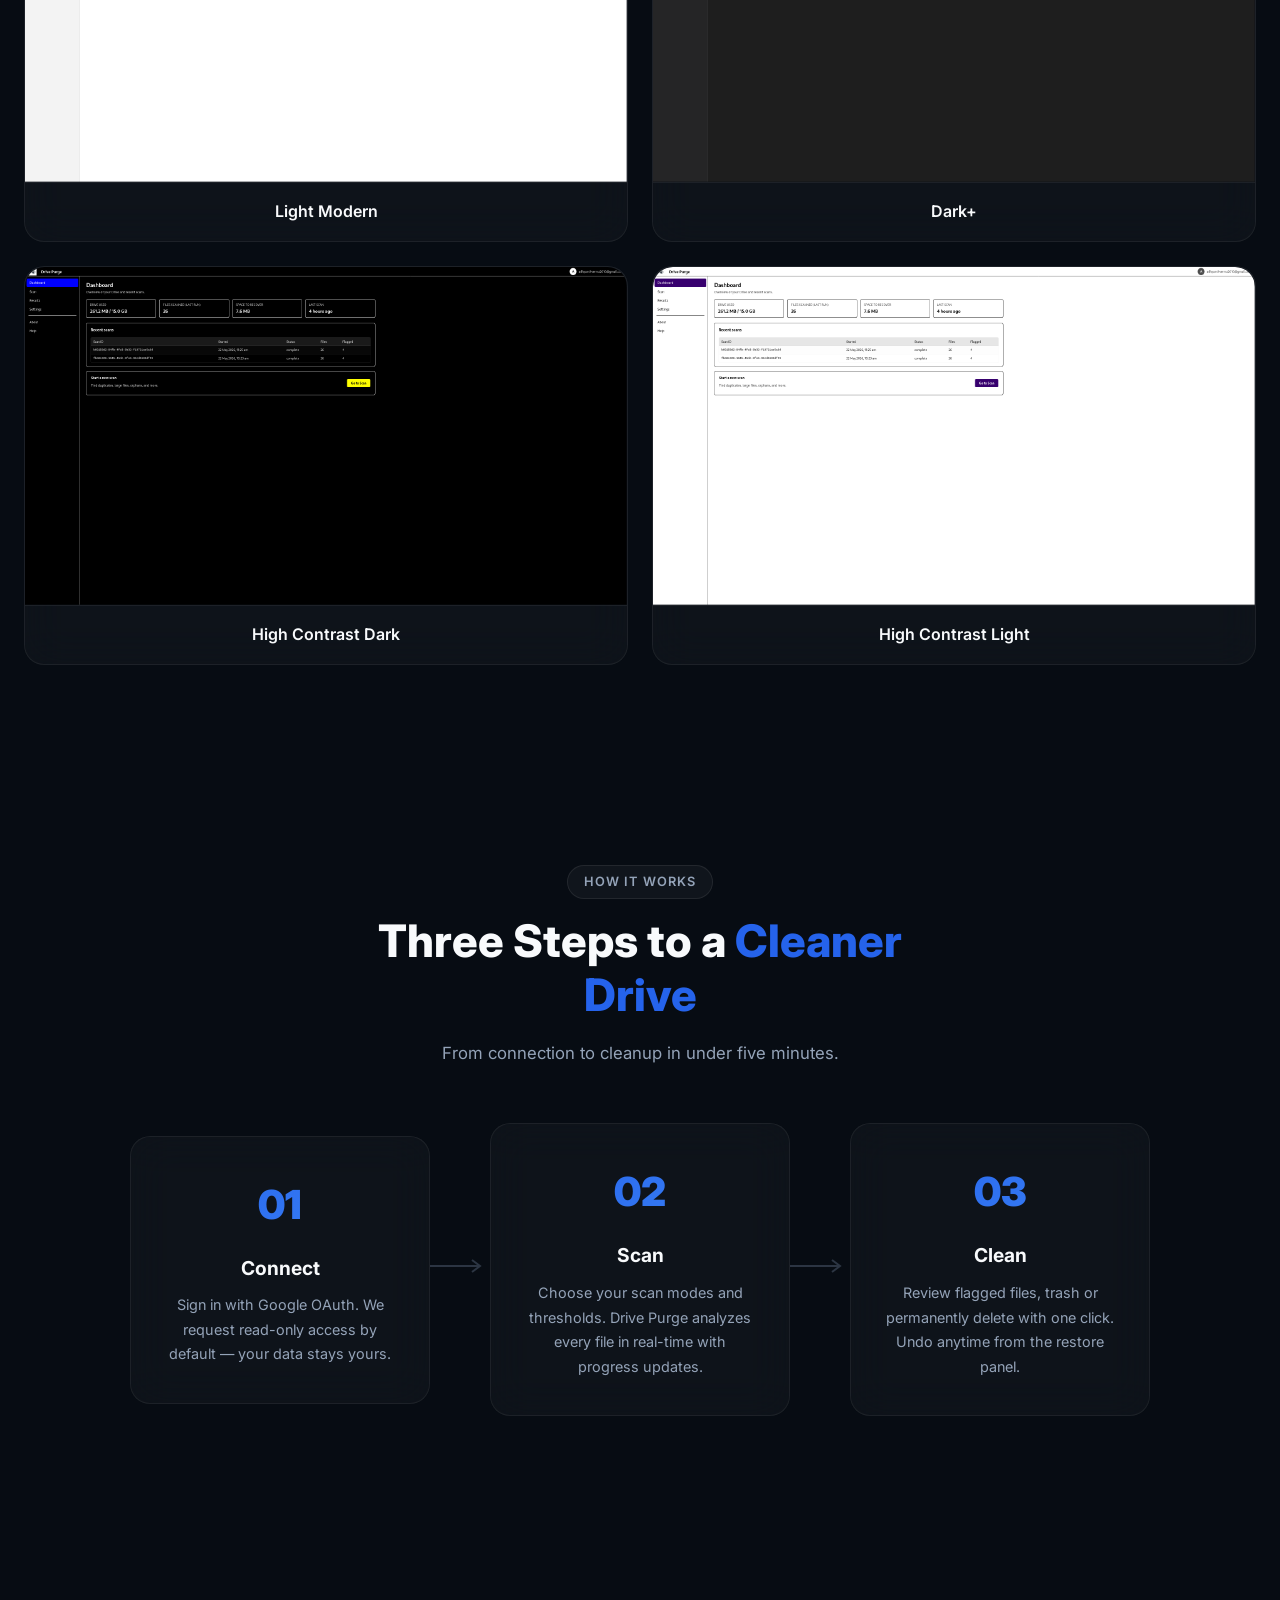
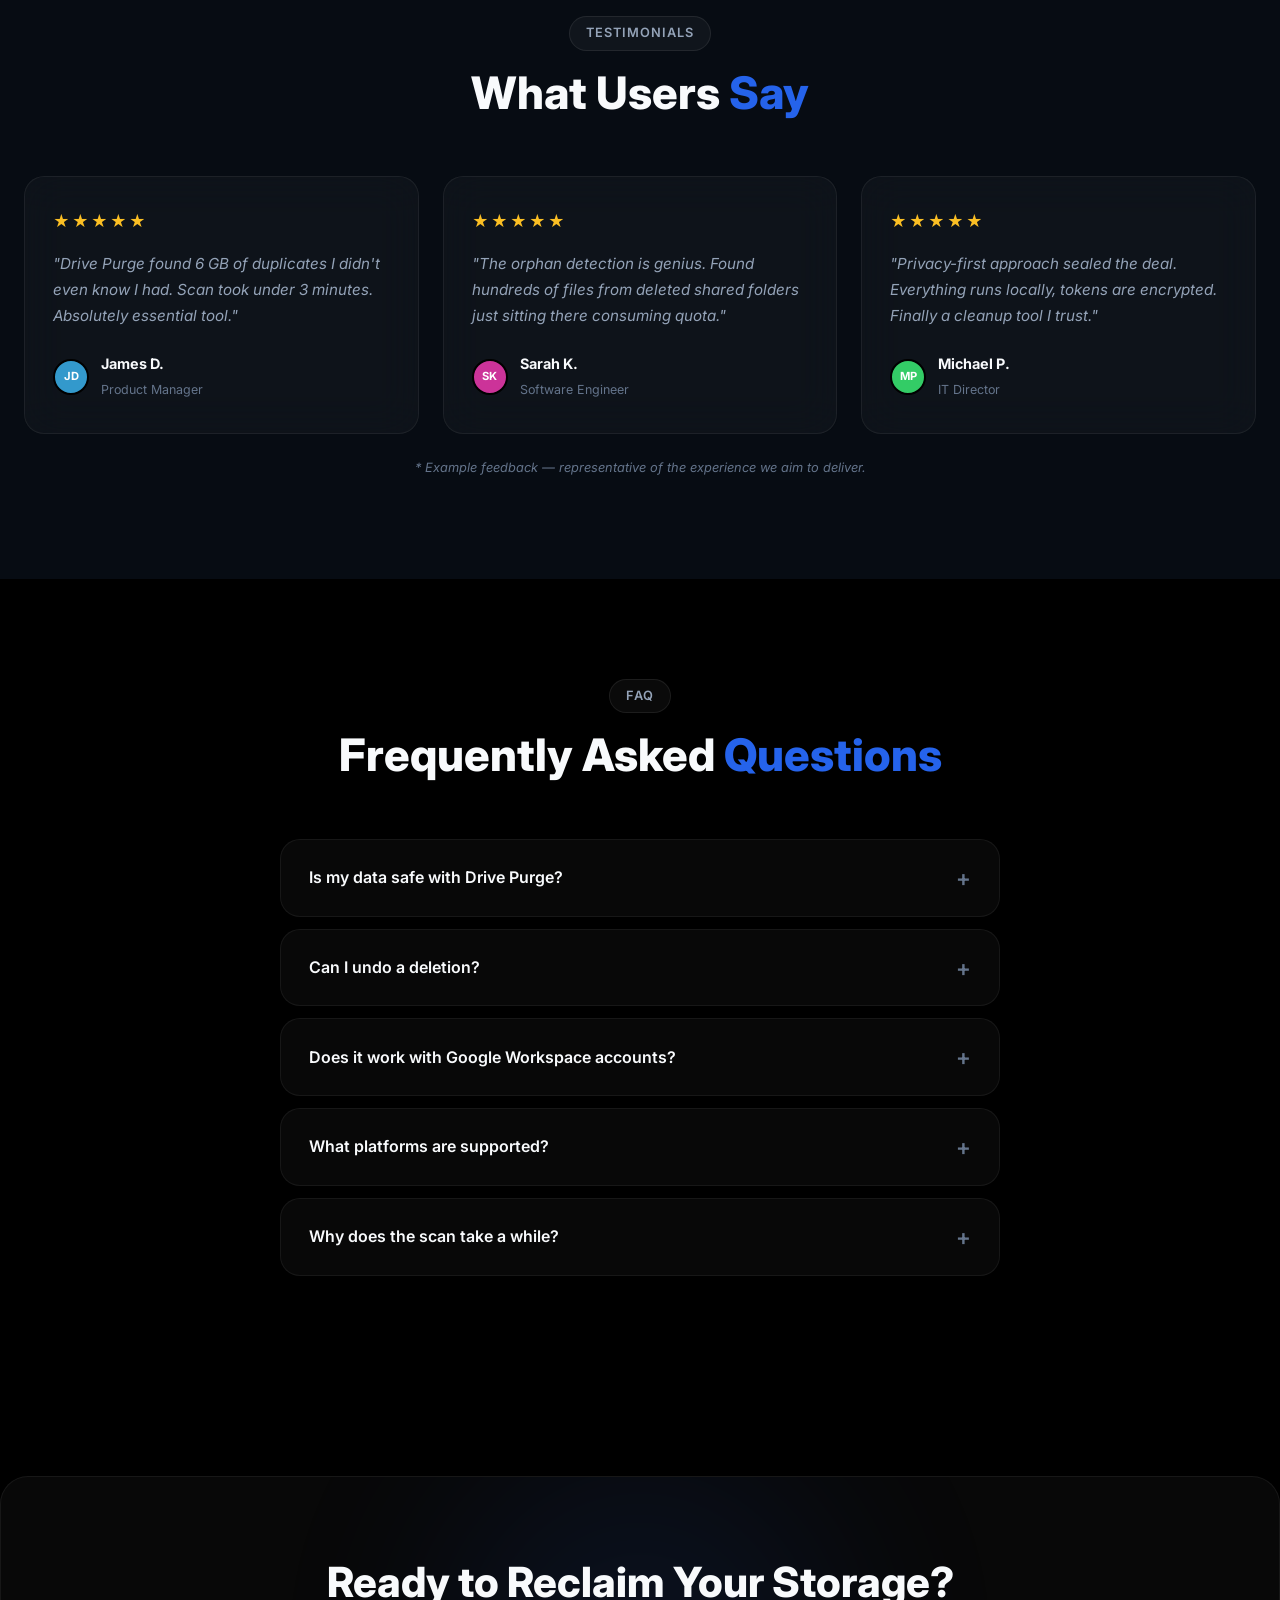
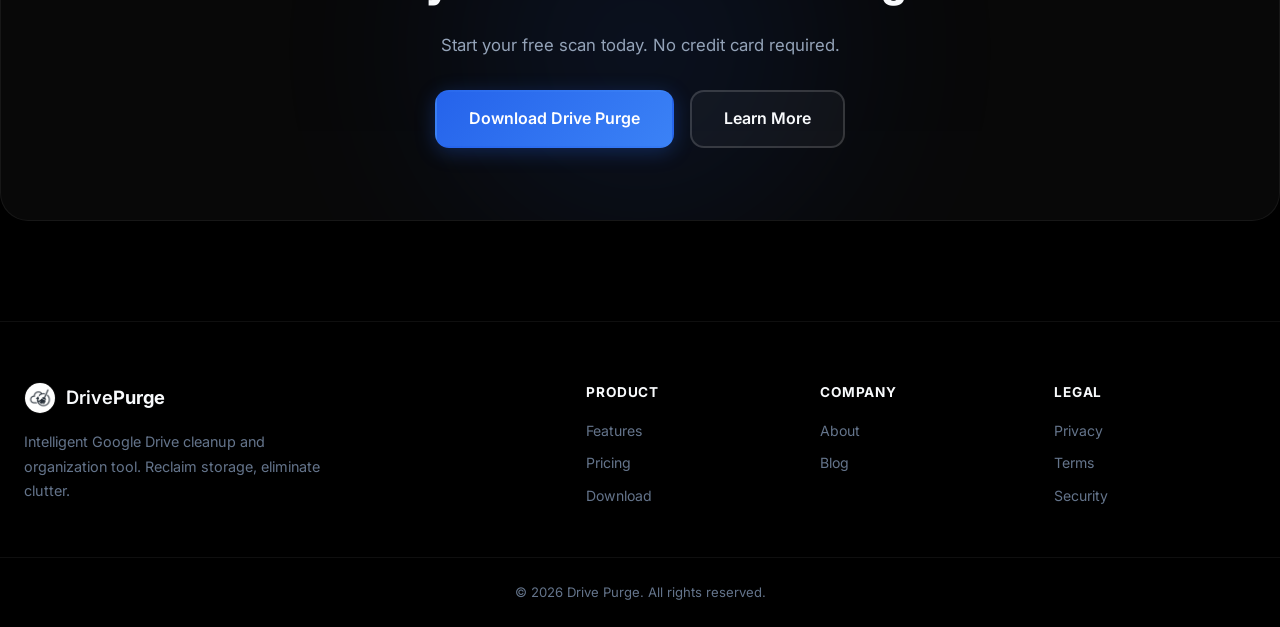
==== commit 0118e46d: "update: 2026-05-24 13:04" ====
--- a/index.html
+++ b/index.html
@@ -35,7 +35,7 @@
     "description": "Intelligently scan your Google Drive to find duplicates, large files, orphans, and clutter. Reclaim gigabytes of storage.",
     "offers": [
       {"@type": "Offer", "price": "0", "priceCurrency": "USD", "name": "Free"},
-      {"@type": "Offer", "price": "9", "priceCurrency": "USD", "name": "Pro"}
+      {"@type": "Offer", "price": "4", "priceCurrency": "USD", "name": "Pro"}
     ]
   }
   </script>
